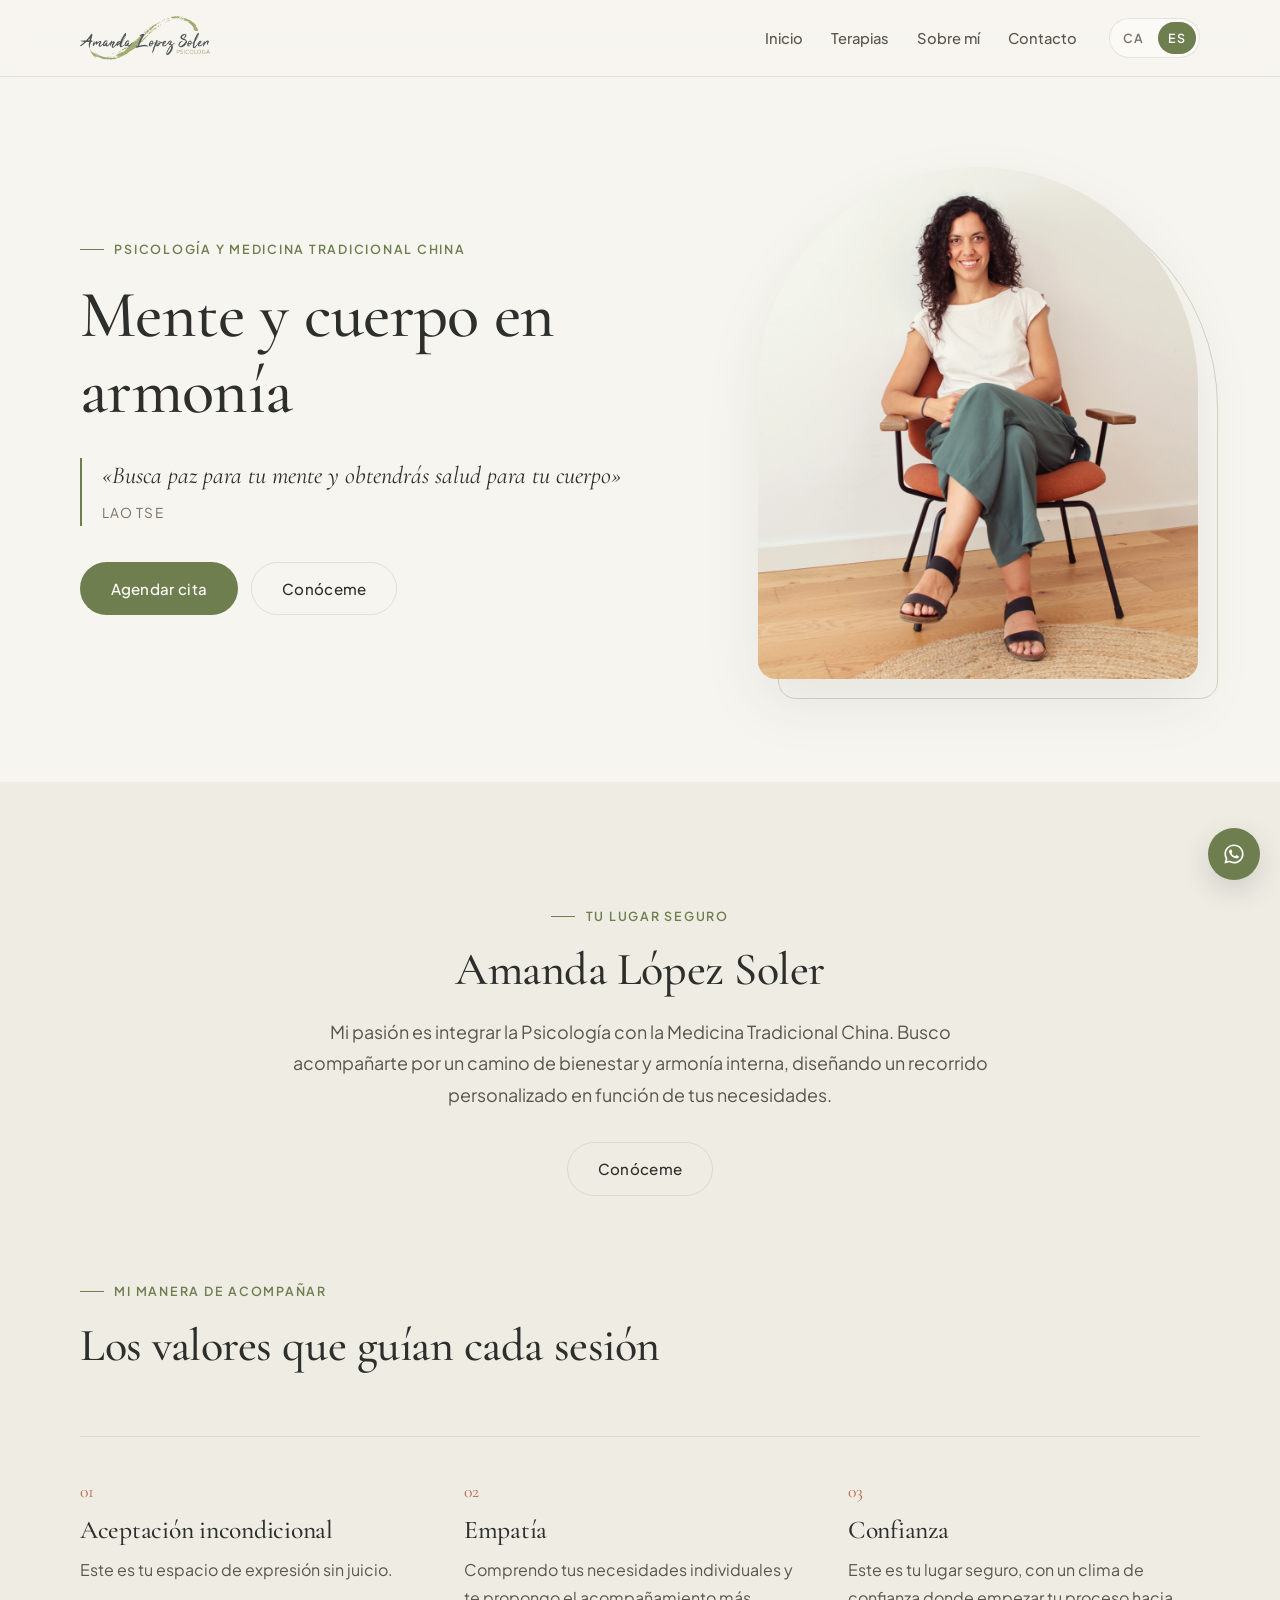
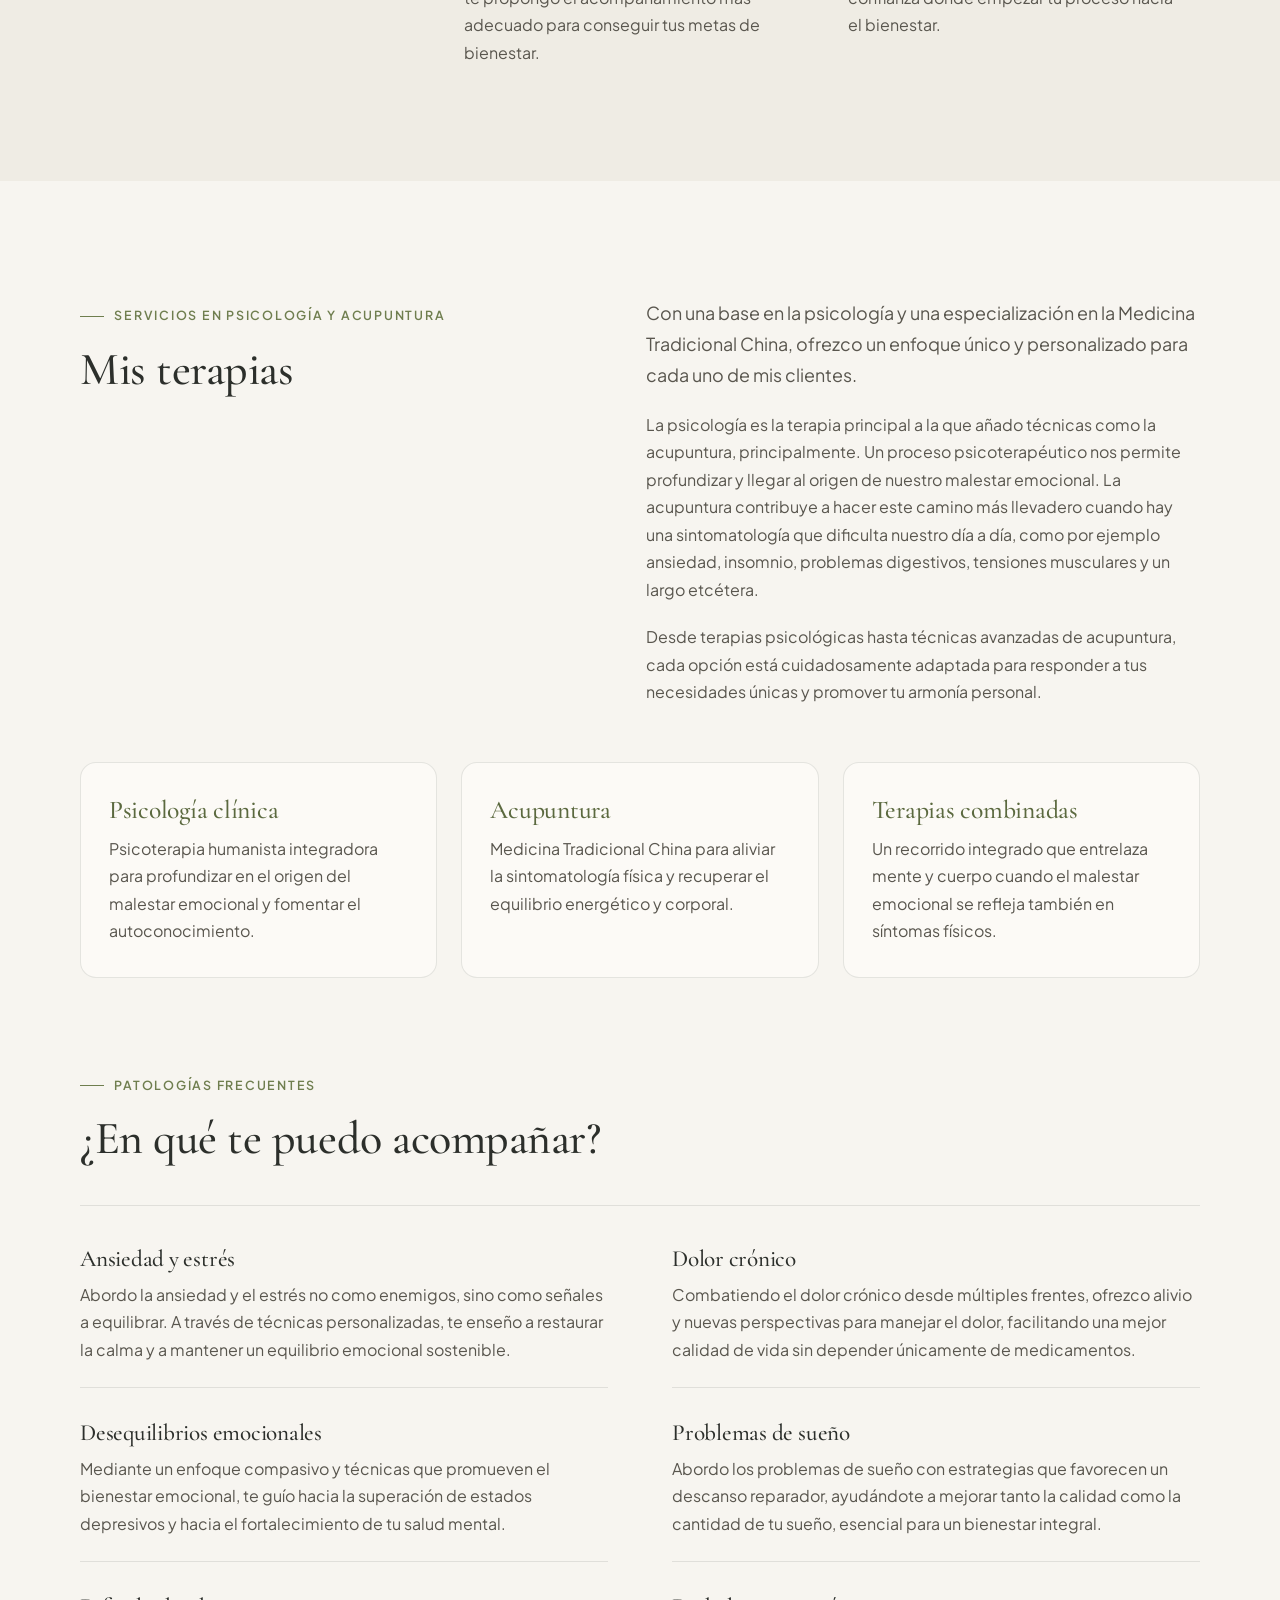
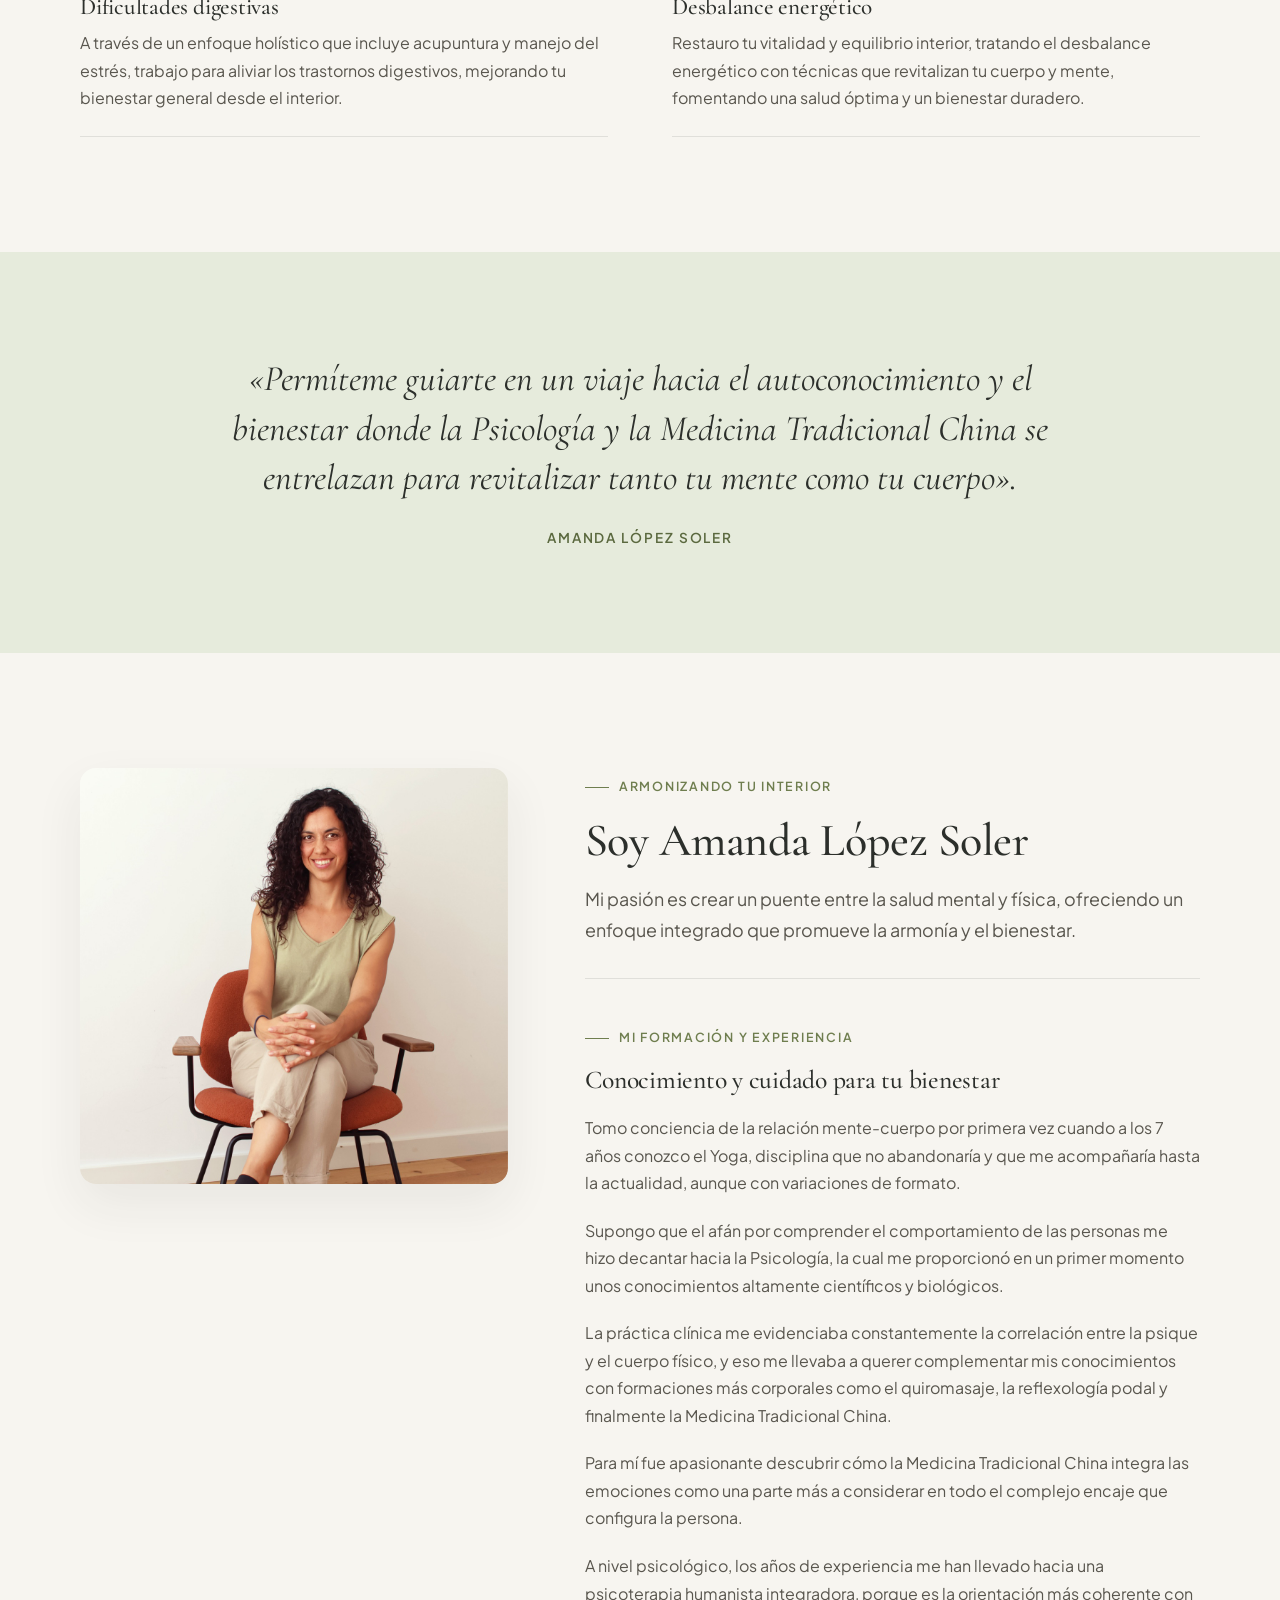
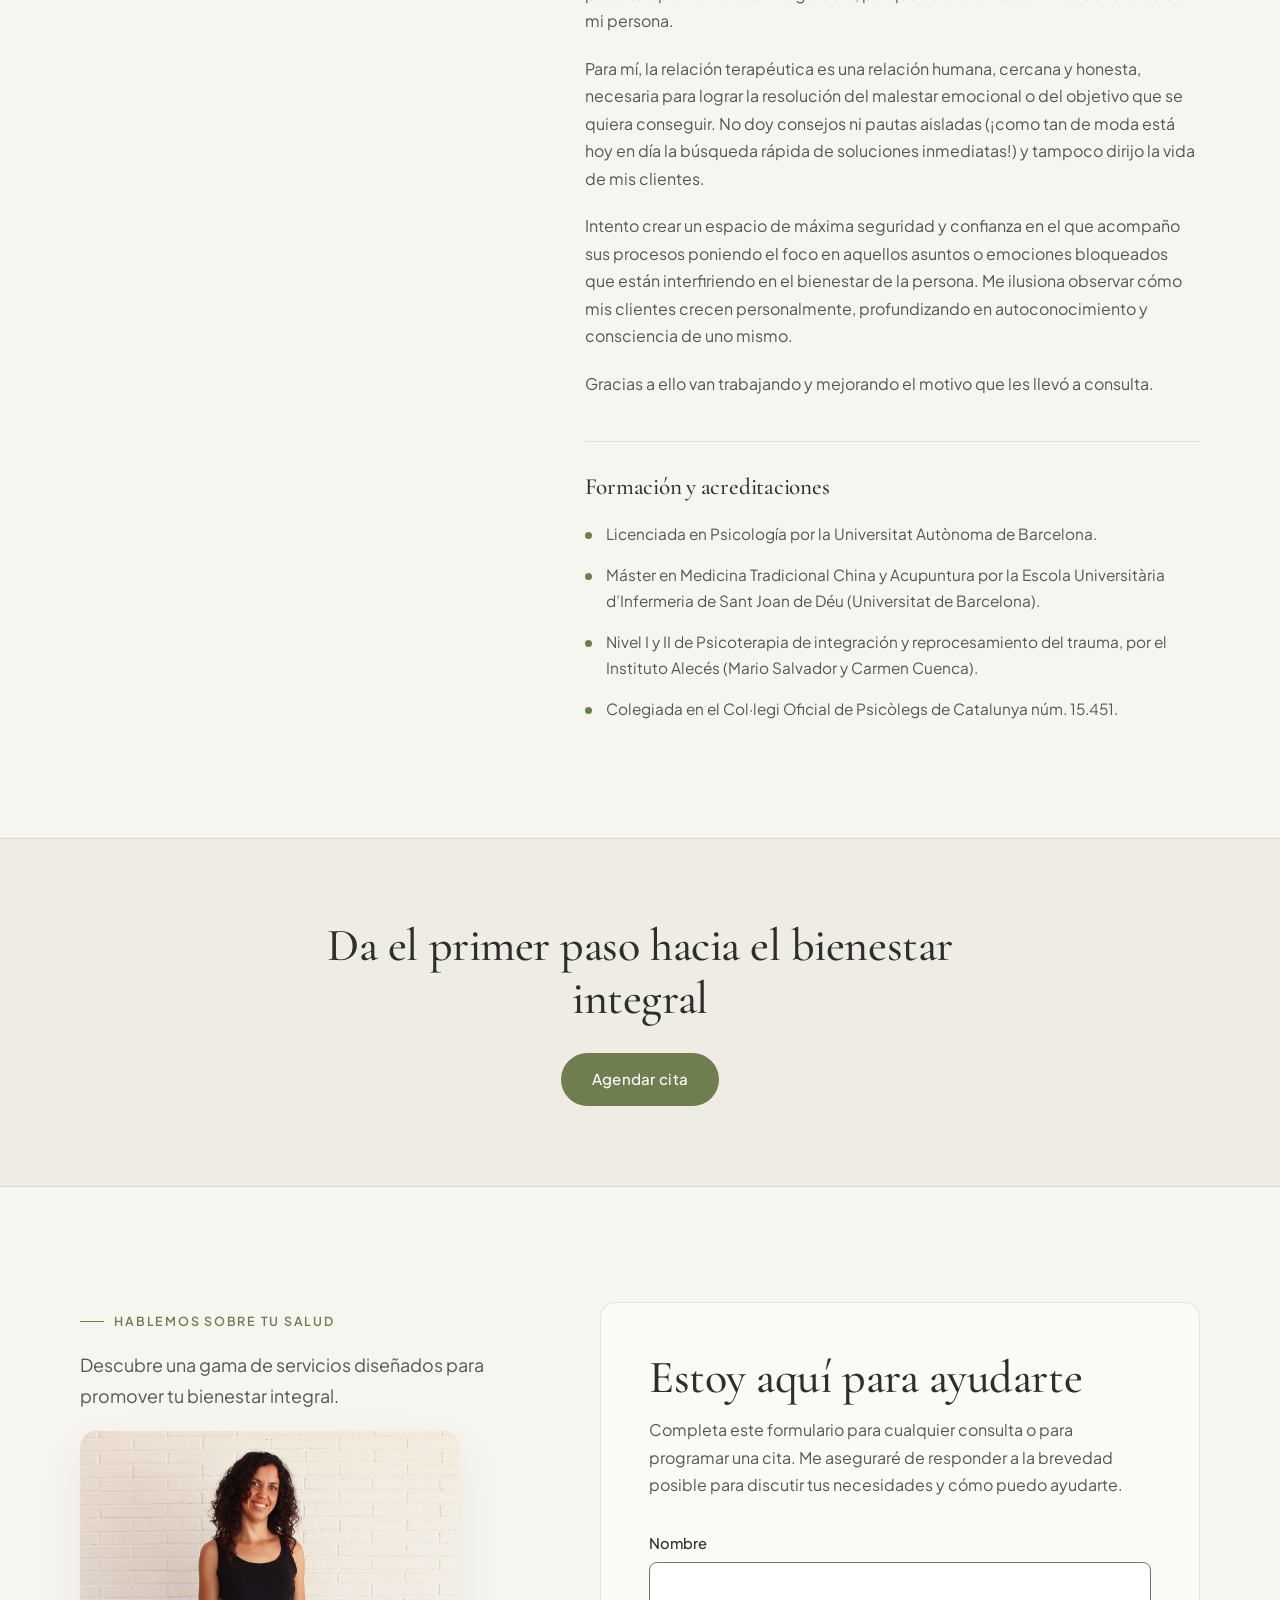
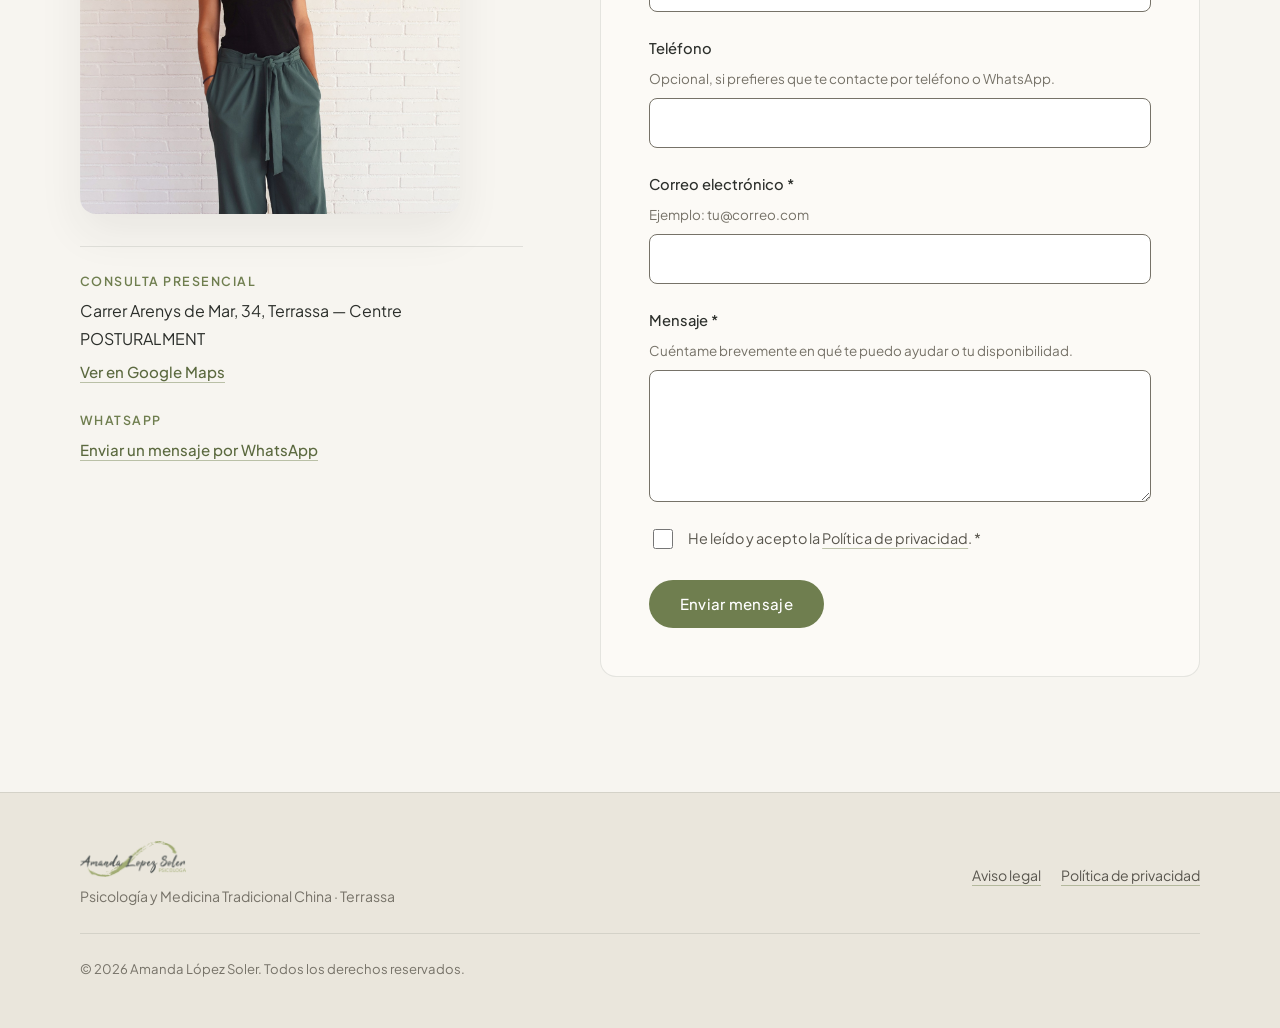
==== index.html @ 7653a328 "Initial bilingual minimalist website and Google Apps Script contact handler" ====
<!DOCTYPE html>
<html lang="es">
<head>
  <meta charset="UTF-8">
  <meta name="viewport" content="width=device-width, initial-scale=1.0">
  <title>Amanda López Soler — Psicología y Medicina Tradicional China</title>
  <meta name="description" content="Psicología humanista integradora y Medicina Tradicional China en Terrassa. Un espacio seguro para armonizar mente y cuerpo.">
  <link rel="icon" type="image/svg+xml" href="./assets/images/favicon.svg">
  <link rel="preconnect" href="https://fonts.googleapis.com">
  <link rel="preconnect" href="https://fonts.gstatic.com" crossorigin>
  <link href="https://fonts.googleapis.com/css2?family=Cormorant+Garamond:ital,wght@0,400;0,500;0,600;1,400;1,500&family=Plus+Jakarta+Sans:wght@400;500;600&display=swap" rel="stylesheet">
  <link rel="stylesheet" href="./css/styles.css">
</head>
<body>
  <a class="skip-link" href="#contenido" data-i18n="skip.content">Ir al contenido principal</a>

  <!-- Header -->
  <header class="site-header">
    <div class="container header-inner">
      <a href="#inicio" class="brand-logo" aria-label="Amanda López Soler">
        <img src="./assets/images/logo.png" alt="Amanda López Soler Psicóloga" width="436" height="148">
      </a>

      <button
        id="menu-toggle"
        class="menu-toggle"
        type="button"
        aria-expanded="false"
        aria-controls="primary-nav"
        data-i18n-aria-label="nav.menuOpen"
        aria-label="Abrir menú de navegación"
      >
        <svg width="20" height="20" viewBox="0 0 24 24" fill="none" stroke="currentColor" stroke-width="1.8" stroke-linecap="round" aria-hidden="true">
          <line x1="4" y1="7" x2="20" y2="7"></line>
          <line x1="4" y1="12" x2="20" y2="12"></line>
          <line x1="4" y1="17" x2="20" y2="17"></line>
        </svg>
      </button>

      <nav id="primary-nav" class="header-nav" aria-label="Navegación principal">
        <ul class="nav-links">
          <li><a href="#inicio" data-i18n="nav.home">Inicio</a></li>
          <li><a href="#terapias" data-i18n="nav.therapies">Terapias</a></li>
          <li><a href="#sobre-mi" data-i18n="nav.about">Sobre mí</a></li>
          <li><a href="#contacto" data-i18n="nav.contact">Contacto</a></li>
        </ul>

        <div class="lang-switch" role="group" data-i18n-aria-label="nav.langLabel" aria-label="Seleccionar idioma">
          <button type="button" data-lang-btn="ca" aria-pressed="false">CA</button>
          <button type="button" data-lang-btn="es" aria-pressed="true" class="is-active">ES</button>
        </div>
      </nav>
    </div>
  </header>

  <main id="contenido">
    <!-- Hero -->
    <section id="inicio" class="hero">
      <div class="container hero-grid">
        <div class="hero-copy">
          <p class="eyebrow" data-i18n="hero.eyebrow">Psicología y Medicina Tradicional China</p>
          <h1 data-i18n="hero.title">Mente y cuerpo en armonía</h1>

          <blockquote class="hero-quote">
            <p data-i18n="hero.quote">«Busca paz para tu mente y obtendrás salud para tu cuerpo»</p>
            <cite data-i18n="hero.quoteAuthor">Lao Tse</cite>
          </blockquote>

          <div class="hero-actions">
            <a href="#contacto" class="btn btn--primary" data-i18n="hero.ctaPrimary">Agendar cita</a>
            <a href="#sobre-mi" class="btn btn--ghost" data-i18n="hero.ctaSecondary">Conóceme</a>
          </div>
        </div>

        <div class="hero-media">
          <img
            src="./assets/images/amanda-hero.jpg"
            alt="Amanda López Soler, psicóloga y especialista en Medicina Tradicional China"
            data-i18n-alt="hero.photoAlt"
            class="hero-photo"
            width="1030"
            height="1200"
            fetchpriority="high"
          >
        </div>
      </div>
    </section>

    <!-- Tu lugar seguro & Valores -->
    <section id="presentacion" class="section section--surface">
      <div class="container">
        <div class="intro-block reveal">
          <p class="eyebrow" data-i18n="intro.eyebrow">Tu lugar seguro</p>
          <h2 data-i18n="intro.title">Amanda López Soler</h2>
          <p class="lead" data-i18n="intro.text">
            Mi pasión es integrar la Psicología con la Medicina Tradicional China. Busco acompañarte por un camino de bienestar y armonía interna, diseñando un recorrido personalizado en función de tus necesidades.
          </p>
          <a href="#sobre-mi" class="btn btn--ghost" data-i18n="intro.cta">Conóceme</a>
        </div>

        <div style="margin-top: clamp(3.5rem, 6vw, 5rem);" class="reveal">
          <div class="section-header">
            <p class="eyebrow" data-i18n="values.eyebrow">Mi manera de acompañar</p>
            <h2 data-i18n="values.title">Los valores que guían cada sesión</h2>
          </div>

          <div class="values-grid">
            <article class="value-item">
              <span class="value-num" aria-hidden="true">01</span>
              <h3 data-i18n="values.v1.title">Aceptación incondicional</h3>
              <p data-i18n="values.v1.text">Este es tu espacio de expresión sin juicio.</p>
            </article>

            <article class="value-item">
              <span class="value-num" aria-hidden="true">02</span>
              <h3 data-i18n="values.v2.title">Empatía</h3>
              <p data-i18n="values.v2.text">
                Comprendo tus necesidades individuales y te propongo el acompañamiento más adecuado para conseguir tus metas de bienestar.
              </p>
            </article>

            <article class="value-item">
              <span class="value-num" aria-hidden="true">03</span>
              <h3 data-i18n="values.v3.title">Confianza</h3>
              <p data-i18n="values.v3.text">
                Este es tu lugar seguro, con un clima de confianza donde empezar tu proceso hacia el bienestar.
              </p>
            </article>
          </div>
        </div>
      </div>
    </section>

    <!-- Terapias y Patologías frecuentes -->
    <section id="terapias" class="section">
      <div class="container">
        <div class="therapies-intro reveal">
          <div>
            <p class="eyebrow" data-i18n="therapies.eyebrow">Servicios en psicología y acupuntura</p>
            <h2 data-i18n="therapies.title">Mis terapias</h2>
          </div>
          <div>
            <p class="lead" data-i18n="therapies.lead">
              Con una base en la psicología y una especialización en la Medicina Tradicional China, ofrezco un enfoque único y personalizado para cada uno de mis clientes.
            </p>
            <p data-i18n="therapies.body">
              La psicología es la terapia principal a la que añado técnicas como la acupuntura, principalmente. Un proceso psicoterapéutico nos permite profundizar y llegar al origen de nuestro malestar emocional. La acupuntura contribuye a hacer este camino más llevadero cuando hay una sintomatología que dificulta nuestro día a día, como por ejemplo ansiedad, insomnio, problemas digestivos, tensiones musculares y un largo etcétera.
            </p>
            <p data-i18n="therapies.sublead">
              Desde terapias psicológicas hasta técnicas avanzadas de acupuntura, cada opción está cuidadosamente adaptada para responder a tus necesidades únicas y promover tu armonía personal.
            </p>
          </div>
        </div>

        <div class="pillars-grid reveal">
          <article class="pillar-card">
            <h3 data-i18n="therapies.p1.title">Psicología clínica</h3>
            <p data-i18n="therapies.p1.text">
              Psicoterapia humanista integradora para profundizar en el origen del malestar emocional y fomentar el autoconocimiento.
            </p>
          </article>

          <article class="pillar-card">
            <h3 data-i18n="therapies.p2.title">Acupuntura</h3>
            <p data-i18n="therapies.p2.text">
              Medicina Tradicional China para aliviar la sintomatología física y recuperar el equilibrio energético y corporal.
            </p>
          </article>

          <article class="pillar-card">
            <h3 data-i18n="therapies.p3.title">Terapias combinadas</h3>
            <p data-i18n="therapies.p3.text">
              Un recorrido integrado que entrelaza mente y cuerpo cuando el malestar emocional se refleja también en síntomas físicos.
            </p>
          </article>
        </div>

        <div class="reveal">
          <div class="conditions-header">
            <p class="eyebrow" data-i18n="conditions.eyebrow">Patologías frecuentes</p>
            <h2 data-i18n="conditions.title">¿En qué te puedo acompañar?</h2>
          </div>

          <div class="conditions-grid">
            <article class="condition-item">
              <h3 data-i18n="conditions.c1.title">Ansiedad y estrés</h3>
              <p data-i18n="conditions.c1.text">
                Abordo la ansiedad y el estrés no como enemigos, sino como señales a equilibrar. A través de técnicas personalizadas, te enseño a restaurar la calma y a mantener un equilibrio emocional sostenible.
              </p>
            </article>

            <article class="condition-item">
              <h3 data-i18n="conditions.c2.title">Dolor crónico</h3>
              <p data-i18n="conditions.c2.text">
                Combatiendo el dolor crónico desde múltiples frentes, ofrezco alivio y nuevas perspectivas para manejar el dolor, facilitando una mejor calidad de vida sin depender únicamente de medicamentos.
              </p>
            </article>

            <article class="condition-item">
              <h3 data-i18n="conditions.c3.title">Desequilibrios emocionales</h3>
              <p data-i18n="conditions.c3.text">
                Mediante un enfoque compasivo y técnicas que promueven el bienestar emocional, te guío hacia la superación de estados depresivos y hacia el fortalecimiento de tu salud mental.
              </p>
            </article>

            <article class="condition-item">
              <h3 data-i18n="conditions.c4.title">Problemas de sueño</h3>
              <p data-i18n="conditions.c4.text">
                Abordo los problemas de sueño con estrategias que favorecen un descanso reparador, ayudándote a mejorar tanto la calidad como la cantidad de tu sueño, esencial para un bienestar integral.
              </p>
            </article>

            <article class="condition-item">
              <h3 data-i18n="conditions.c5.title">Dificultades digestivas</h3>
              <p data-i18n="conditions.c5.text">
                A través de un enfoque holístico que incluye acupuntura y manejo del estrés, trabajo para aliviar los trastornos digestivos, mejorando tu bienestar general desde el interior.
              </p>
            </article>

            <article class="condition-item">
              <h3 data-i18n="conditions.c6.title">Desbalance energético</h3>
              <p data-i18n="conditions.c6.text">
                Restauro tu vitalidad y equilibrio interior, tratando el desbalance energético con técnicas que revitalizan tu cuerpo y mente, fomentando una salud óptima y un bienestar duradero.
              </p>
            </article>
          </div>
        </div>
      </div>
    </section>

    <!-- Cita pausa -->
    <section class="quote-band reveal" aria-label="Cita">
      <div class="container">
        <blockquote>
          <p data-i18n="quote.text">
            «Permíteme guiarte en un viaje hacia el autoconocimiento y el bienestar donde la Psicología y la Medicina Tradicional China se entrelazan para revitalizar tanto tu mente como tu cuerpo».
          </p>
          <cite data-i18n="quote.author">Amanda López Soler</cite>
        </blockquote>
      </div>
    </section>

    <!-- Sobre mí -->
    <section id="sobre-mi" class="section">
      <div class="container about-grid">
        <div class="about-media reveal">
          <img
            src="./assets/images/amanda-about.jpg"
            alt="Retrato de Amanda López Soler sentada en consulta"
            data-i18n-alt="about.photoAlt"
            class="about-photo"
            width="1200"
            height="1168"
            loading="lazy"
          >
        </div>

        <div class="about-story reveal">
          <p class="eyebrow" data-i18n="about.eyebrow">Armonizando tu interior</p>
          <h2 data-i18n="about.title">Soy Amanda López Soler</h2>
          <p class="lead" data-i18n="about.intro">
            Mi pasión es crear un puente entre la salud mental y física, ofreciendo un enfoque integrado que promueve la armonía y el bienestar.
          </p>

          <p class="eyebrow" data-i18n="about.storyEyebrow">Mi formación y experiencia</p>
          <h3 data-i18n="about.storyTitle">Conocimiento y cuidado para tu bienestar</h3>

          <p data-i18n="about.p1">
            Tomo conciencia de la relación mente-cuerpo por primera vez cuando a los 7 años conozco el Yoga, disciplina que no abandonaría y que me acompañaría hasta la actualidad, aunque con variaciones de formato.
          </p>
          <p data-i18n="about.p2">
            Supongo que el afán por comprender el comportamiento de las personas me hizo decantar hacia la Psicología, la cual me proporcionó en un primer momento unos conocimientos altamente científicos y biológicos.
          </p>
          <p data-i18n="about.p3">
            La práctica clínica me evidenciaba constantemente la correlación entre la psique y el cuerpo físico, y eso me llevaba a querer complementar mis conocimientos con formaciones más corporales como el quiromasaje, la reflexología podal y finalmente la Medicina Tradicional China.
          </p>
          <p data-i18n="about.p4">
            Para mí fue apasionante descubrir cómo la Medicina Tradicional China integra las emociones como una parte más a considerar en todo el complejo encaje que configura la persona.
          </p>
          <p data-i18n="about.p5">
            A nivel psicológico, los años de experiencia me han llevado hacia una psicoterapia humanista integradora, porque es la orientación más coherente con mi persona.
          </p>
          <p data-i18n="about.p6">
            Para mí, la relación terapéutica es una relación humana, cercana y honesta, necesaria para lograr la resolución del malestar emocional o del objetivo que se quiera conseguir. No doy consejos ni pautas aisladas (¡como tan de moda está hoy en día la búsqueda rápida de soluciones inmediatas!) y tampoco dirijo la vida de mis clientes.
          </p>
          <p data-i18n="about.p7">
            Intento crear un espacio de máxima seguridad y confianza en el que acompaño sus procesos poniendo el foco en aquellos asuntos o emociones bloqueados que están interfiriendo en el bienestar de la persona. Me ilusiona observar cómo mis clientes crecen personalmente, profundizando en autoconocimiento y consciencia de uno mismo.
          </p>
          <p data-i18n="about.p8">
            Gracias a ello van trabajando y mejorando el motivo que les llevó a consulta.
          </p>

          <div class="credentials">
            <h3 data-i18n="about.credentialsTitle">Formación y acreditaciones</h3>
            <ul class="credentials-list">
              <li data-i18n="about.cred1">Licenciada en Psicología por la Universitat Autònoma de Barcelona.</li>
              <li data-i18n="about.cred2">Máster en Medicina Tradicional China y Acupuntura por la Escola Universitària d’Infermeria de Sant Joan de Déu (Universitat de Barcelona).</li>
              <li data-i18n="about.cred3">Nivel I y II de Psicoterapia de integración y reprocesamiento del trauma, por el Instituto Alecés (Mario Salvador y Carmen Cuenca).</li>
              <li data-i18n="about.cred4">Colegiada en el Col·legi Oficial de Psicòlegs de Catalunya núm. 15.451.</li>
            </ul>
          </div>
        </div>
      </div>
    </section>

    <!-- CTA Band -->
    <section class="cta-band reveal">
      <div class="container">
        <h2 data-i18n="cta.title">Da el primer paso hacia el bienestar integral</h2>
        <a href="#contacto" class="btn btn--primary" data-i18n="cta.button">Agendar cita</a>
      </div>
    </section>

    <!-- Contacto -->
    <section id="contacto" class="section">
      <div class="container contact-grid">
        <div class="reveal">
          <p class="eyebrow" data-i18n="contact.eyebrow">Hablemos sobre tu salud</p>
          <p class="lead" data-i18n="contact.intro">
            Descubre una gama de servicios diseñados para promover tu bienestar integral.
          </p>

          <img
            src="./assets/images/amanda-contact.jpg"
            alt="Amanda López Soler en su consulta"
            data-i18n-alt="contact.photoAlt"
            class="contact-photo"
            width="1191"
            height="1200"
            loading="lazy"
          >

          <div class="contact-details">
            <div>
              <span class="contact-detail-label" data-i18n="contact.locationLabel">Consulta presencial</span>
              <p class="contact-detail-value" data-i18n="contact.locationAddress">
                Carrer Arenys de Mar, 34, Terrassa — Centre POSTURALMENT
              </p>
              <a
                href="https://maps.app.goo.gl/3mrcAE2L84cFVJdR6"
                target="_blank"
                rel="noopener noreferrer"
                class="contact-link"
                data-i18n="contact.locationLink"
              >Ver en Google Maps</a>
            </div>

            <div>
              <span class="contact-detail-label" data-i18n="contact.whatsappLabel">WhatsApp</span>
              <a
                href="https://wa.me/34640287010"
                data-whatsapp-link
                target="_blank"
                rel="noopener noreferrer"
                class="contact-link"
                data-i18n="contact.whatsappLink"
              >Enviar un mensaje por WhatsApp</a>
            </div>
          </div>
        </div>

        <div class="contact-form-wrap reveal">
          <h2 id="contact-form-heading" data-i18n="contact.title">Estoy aquí para ayudarte</h2>
          <p data-i18n="contact.formIntro">
            Completa este formulario para cualquier consulta o para programar una cita. Me aseguraré de responder a la brevedad posible para discutir tus necesidades y cómo puedo ayudarte.
          </p>

          <form
            id="contact-form"
            method="POST"
            action="#"
            aria-labelledby="contact-form-heading"
            novalidate
          >
            <!-- Honeypot spam trap hidden from assistive tech -->
            <div class="hp-field" aria-hidden="true">
              <label for="website">Website</label>
              <input type="text" id="website" name="website" tabindex="-1" autocomplete="off">
            </div>

            <div class="form-field">
              <label for="name" data-i18n="form.name">Nombre</label>
              <input
                type="text"
                id="name"
                name="name"
                autocomplete="name"
                enterkeyhint="next"
                maxlength="120"
              >
            </div>

            <div class="form-field">
              <label for="phone" data-i18n="form.phone">Teléfono</label>
              <span id="phone-hint" class="field-hint" data-i18n="form.phoneHint">
                Opcional, si prefieres que te contacte por teléfono o WhatsApp.
              </span>
              <input
                type="tel"
                id="phone"
                name="phone"
                autocomplete="tel"
                inputmode="tel"
                enterkeyhint="next"
                aria-describedby="phone-hint"
                maxlength="30"
              >
            </div>

            <div class="form-field">
              <label for="email">
                <span data-i18n="form.email">Correo electrónico</span>
                <span aria-hidden="true">*</span>
              </label>
              <span id="email-hint" class="field-hint" data-i18n="form.emailHint">
                Ejemplo: tu@correo.com
              </span>
              <input
                type="email"
                id="email"
                name="email"
                required
                autocomplete="email"
                autocorrect="off"
                autocapitalize="none"
                spellcheck="false"
                enterkeyhint="next"
                aria-describedby="email-hint"
                data-error="email-error"
              >
              <div id="email-error" class="error-msg">
                <span role="img" data-i18n-aria-label="form.errorPrefix" aria-label="Error">✕</span>
                <span data-i18n="form.emailError">Introduce una dirección de correo electrónico válida (por ejemplo, tu@correo.com).</span>
              </div>
            </div>

            <div class="form-field">
              <label for="message">
                <span data-i18n="form.message">Mensaje</span>
                <span aria-hidden="true">*</span>
              </label>
              <span id="message-hint" class="field-hint" data-i18n="form.messageHint">
                Cuéntame brevemente en qué te puedo ayudar o tu disponibilidad.
              </span>
              <textarea
                id="message"
                name="message"
                required
                rows="4"
                aria-describedby="message-hint"
                data-error="message-error"
                maxlength="2000"
              ></textarea>
              <div id="message-error" class="error-msg">
                <span role="img" data-i18n-aria-label="form.errorPrefix" aria-label="Error">✕</span>
                <span data-i18n="form.messageError">Por favor, escribe un breve mensaje antes de enviar.</span>
              </div>
            </div>

            <div class="form-checkbox">
              <div class="checkbox-row">
                <input
                  type="checkbox"
                  id="privacy"
                  name="privacy"
                  required
                  data-error="privacy-error"
                >
                <label for="privacy">
                  <span data-i18n="form.privacyPrefix">He leído y acepto la</span>
                  <a href="./privacidad.html" data-i18n="form.privacyLink">Política de privacidad</a>.
                  <span aria-hidden="true">*</span>
                </label>
              </div>
              <div id="privacy-error" class="error-msg">
                <span role="img" data-i18n-aria-label="form.errorPrefix" aria-label="Error">✕</span>
                <span data-i18n="form.privacyError">Debes aceptar la política de privacidad para enviar el formulario.</span>
              </div>
            </div>

            <button id="form-submit" type="submit" class="btn btn--primary" data-i18n="form.submit">
              Enviar mensaje
            </button>

            <div id="form-status" class="form-status" role="status" aria-live="polite" hidden></div>
          </form>
        </div>
      </div>
    </section>
  </main>

  <!-- Footer -->
  <footer class="site-footer">
    <div class="container footer-inner">
      <div class="footer-brand">
        <img src="./assets/images/logo.png" alt="Amanda López Soler Psicóloga" width="436" height="148" loading="lazy">
        <p data-i18n="footer.tagline">Psicología y Medicina Tradicional China · Terrassa</p>
      </div>

      <nav class="footer-links" aria-label="Legal">
        <a href="./aviso-legal.html" data-i18n="footer.legal">Aviso legal</a>
        <a href="./privacidad.html" data-i18n="footer.privacy">Política de privacidad</a>
      </nav>

      <p class="footer-copy">
        © <span id="copyright-year">2026</span> Amanda López Soler.
        <span data-i18n="footer.rights">Todos los derechos reservados.</span>
      </p>
    </div>
  </footer>

  <!-- Discreet Floating WhatsApp Button -->
  <a
    href="https://wa.me/34640287010"
    data-whatsapp-link
    target="_blank"
    rel="noopener noreferrer"
    class="whatsapp-fab"
    data-i18n-aria-label="whatsapp.floatingLabel"
    aria-label="Escribir por WhatsApp a Amanda López Soler"
  >
    <svg viewBox="0 0 32 32" aria-hidden="true">
      <path d="M16.004 3.2c-7.06 0-12.8 5.74-12.8 12.8 0 2.26.59 4.46 1.71 6.4L3.2 28.8l6.58-1.72c1.88 1.02 4 1.56 6.22 1.56 7.06 0 12.8-5.74 12.8-12.8s-5.74-12.64-12.8-12.64zm0 23.26c-1.92 0-3.8-.52-5.44-1.5l-.39-.23-3.9 1.02 1.04-3.8-.25-.4a10.56 10.56 0 0 1-1.62-5.65c0-5.84 4.74-10.58 10.58-10.58 5.84 0 10.58 4.74 10.58 10.58 0 5.84-4.76 10.56-10.6 10.56zm5.8-7.92c-.32-.16-1.88-.93-2.17-1.03-.29-.11-.5-.16-.72.16-.21.32-.82 1.03-1.01 1.24-.19.21-.37.24-.69.08-.32-.16-1.35-.5-2.57-1.58-.95-.85-1.59-1.89-1.78-2.21-.19-.32-.02-.49.14-.65.14-.14.32-.37.48-.56.16-.19.21-.32.32-.53.11-.21.05-.4-.03-.56-.08-.16-.72-1.73-.98-2.37-.26-.62-.52-.54-.72-.55h-.61c-.21 0-.56.08-.85.4-.29.32-1.12 1.09-1.12 2.66 0 1.57 1.14 3.09 1.3 3.3.16.21 2.25 3.43 5.45 4.81.76.33 1.35.52 1.82.67.76.24 1.46.21 2.01.13.61-.09 1.88-.77 2.15-1.51.27-.74.27-1.38.19-1.51-.08-.13-.29-.21-.61-.37z"/>
    </svg>
  </a>

  <script src="./js/config.js"></script>
  <script src="./js/i18n.js"></script>
  <script src="./js/main.js"></script>
</body>
</html>
---- css/styles.css ----
/* ==========================================================================
   Amanda López Soler — Design System & Yoga-Flow Minimalist Stylesheet
   ========================================================================== */

:root {
  /* Palette drawn from Amanda's portraits & olive-brushstroke logo */
  --bg-canvas: #f7f5f0;
  --bg-surface: #efece4;
  --bg-card: #fcfaf6;
  --bg-footer: #eae6dc;

  --ink-primary: #2c2f2b;
  --ink-secondary: #59564e;
  --ink-muted: #767268;

  --accent-sage: #6f7e4f;
  --accent-sage-hover: #5b693f;
  --accent-sage-soft: #e6ebdc;
  --accent-clay: #b5684a;
  --accent-clay-soft: #f5ebe6;

  --error-ink: #a63a2b;
  --error-bg: #fdf2f0;
  --success-ink: #3c5d37;
  --success-bg: #eef5ec;

  --border-hairline: rgba(44, 47, 43, 0.11);
  --border-input: #767268;

  /* Typography */
  --font-serif: "Cormorant Garamond", Georgia, "Times New Roman", serif;
  --font-sans: "Plus Jakarta Sans", -apple-system, BlinkMacSystemFont, "Segoe UI", Roboto, sans-serif;

  /* Layout */
  --container-max: 1120px;
  --container-narrow: 760px;
  --space-section: clamp(4.5rem, 9vw, 8rem);
  --radius-sm: 8px;
  --radius-md: 16px;
  --radius-pill: 999px;

  /* Motion */
  --ease-calm: cubic-bezier(0.22, 1, 0.36, 1);
}

/* Reset & Base */
*,
*::before,
*::after {
  box-sizing: border-box;
}

html {
  scroll-behavior: smooth;
  scroll-padding-top: 5.5rem;
}

@media (prefers-reduced-motion: reduce) {
  html {
    scroll-behavior: auto;
  }
}

body {
  margin: 0;
  font-family: var(--font-sans);
  font-size: 1rem;
  font-weight: 400;
  line-height: 1.72;
  color: var(--ink-primary);
  background-color: var(--bg-canvas);
  -webkit-font-smoothing: antialiased;
  text-rendering: optimizeLegibility;
}

img {
  display: block;
  max-width: 100%;
  height: auto;
}

a {
  color: inherit;
  text-decoration-color: rgba(111, 126, 79, 0.45);
  text-underline-offset: 4px;
  transition: color 0.25s var(--ease-calm), text-decoration-color 0.25s var(--ease-calm);
}

a:hover {
  color: var(--accent-sage-hover);
  text-decoration-color: var(--accent-sage-hover);
}

:focus-visible {
  outline: 2.5px solid var(--accent-sage);
  outline-offset: 3px;
  border-radius: 3px;
}

/* Accessibility utilities */
.visually-hidden:where(:not(:focus-within, :active)) {
  position: absolute !important;
  clip-path: inset(50%) !important;
  overflow: hidden !important;
  width: 1px !important;
  height: 1px !important;
  margin: -1px !important;
  padding: 0 !important;
  border: 0 !important;
  white-space: nowrap !important;
}

.skip-link {
  position: absolute;
  top: -100%;
  left: 1rem;
  z-index: 1000;
  padding: 0.75rem 1.25rem;
  background: var(--ink-primary);
  color: var(--bg-canvas);
  border-radius: var(--radius-sm);
  text-decoration: none;
  font-size: 0.9rem;
}

.skip-link:focus {
  top: 1rem;
}

/* Containers & Typography */
.container {
  width: min(100% - 2.5rem, var(--container-max));
  margin-inline: auto;
}

.container--narrow {
  width: min(100% - 2.5rem, var(--container-narrow));
  margin-inline: auto;
}

h1,
h2,
h3 {
  font-family: var(--font-serif);
  font-weight: 500;
  line-height: 1.15;
  letter-spacing: -0.01em;
  color: var(--ink-primary);
  margin: 0;
}

h1 {
  font-size: clamp(2.6rem, 5.2vw, 4.25rem);
}

h2 {
  font-size: clamp(2rem, 3.6vw, 3rem);
}

h3 {
  font-size: clamp(1.35rem, 2vw, 1.65rem);
}

p {
  margin: 0 0 1.25rem;
  color: var(--ink-secondary);
}

p:last-child {
  margin-bottom: 0;
}

.eyebrow {
  display: inline-flex;
  align-items: center;
  gap: 0.65rem;
  font-family: var(--font-sans);
  font-size: 0.78rem;
  font-weight: 600;
  letter-spacing: 0.14em;
  text-transform: uppercase;
  color: var(--accent-sage);
  margin-bottom: 1rem;
}

.eyebrow::before {
  content: "";
  display: inline-block;
  width: 24px;
  height: 1px;
  background-color: var(--accent-sage);
}

.lead {
  font-size: clamp(1.05rem, 1.4vw, 1.2rem);
  line-height: 1.75;
  color: var(--ink-secondary);
}

/* Buttons */
.btn {
  display: inline-flex;
  align-items: center;
  justify-content: center;
  gap: 0.5rem;
  min-height: 48px;
  padding: 0.8rem 1.85rem;
  border-radius: var(--radius-pill);
  font-family: var(--font-sans);
  font-size: 0.94rem;
  font-weight: 500;
  letter-spacing: 0.02em;
  text-decoration: none;
  border: 1px solid transparent;
  cursor: pointer;
  transition:
    background-color 0.28s var(--ease-calm),
    color 0.28s var(--ease-calm),
    border-color 0.28s var(--ease-calm),
    transform 0.28s var(--ease-calm);
}

.btn--primary {
  background-color: var(--accent-sage);
  color: #ffffff;
}

.btn--primary:hover {
  background-color: var(--accent-sage-hover);
  color: #ffffff;
  transform: translateY(-1px);
}

.btn--primary:disabled {
  opacity: 0.65;
  cursor: wait;
  transform: none;
}

.btn--ghost {
  background-color: transparent;
  color: var(--ink-primary);
  border-color: var(--border-hairline);
}

.btn--ghost:hover {
  border-color: var(--accent-sage);
  color: var(--accent-sage-hover);
  background-color: rgba(111, 126, 79, 0.06);
}

/* ==========================================================================
   Header & Navigation
   ========================================================================== */
.site-header {
  position: sticky;
  top: 0;
  z-index: 100;
  background-color: rgba(247, 245, 240, 0.88);
  backdrop-filter: blur(12px);
  -webkit-backdrop-filter: blur(12px);
  border-bottom: 1px solid var(--border-hairline);
}

.header-inner {
  display: flex;
  align-items: center;
  justify-content: space-between;
  gap: 1.5rem;
  min-height: 4.75rem;
}

.brand-logo {
  display: inline-flex;
  align-items: center;
  text-decoration: none;
  flex-shrink: 0;
}

.brand-logo img {
  height: 44px;
  width: auto;
}

.header-nav {
  display: flex;
  align-items: center;
  gap: 2rem;
}

.nav-links {
  display: flex;
  align-items: center;
  gap: 1.75rem;
  list-style: none;
  margin: 0;
  padding: 0;
}

.nav-links a {
  font-size: 0.92rem;
  font-weight: 500;
  color: var(--ink-secondary);
  text-decoration: none;
  padding-block: 0.4rem;
  position: relative;
}

.nav-links a::after {
  content: "";
  position: absolute;
  left: 0;
  right: 0;
  bottom: 0;
  height: 1.5px;
  background-color: var(--accent-sage);
  transform: scaleX(0);
  transform-origin: center;
  transition: transform 0.28s var(--ease-calm);
}

.nav-links a:hover,
.nav-links a:focus-visible {
  color: var(--ink-primary);
}

.nav-links a:hover::after {
  transform: scaleX(1);
}

/* Language Switcher */
.lang-switch {
  display: inline-flex;
  align-items: center;
  gap: 0.2rem;
  padding: 0.2rem;
  border-radius: var(--radius-pill);
  border: 1px solid var(--border-hairline);
  background-color: var(--bg-card);
}

.lang-switch button {
  appearance: none;
  border: 0;
  background: transparent;
  color: var(--ink-muted);
  font-family: var(--font-sans);
  font-size: 0.78rem;
  font-weight: 600;
  letter-spacing: 0.06em;
  padding: 0.35rem 0.65rem;
  border-radius: var(--radius-pill);
  cursor: pointer;
  min-height: 32px;
  transition: background-color 0.2s var(--ease-calm), color 0.2s var(--ease-calm);
}

.lang-switch button.is-active {
  background-color: var(--accent-sage);
  color: #ffffff;
}

.lang-switch button:hover:not(.is-active) {
  color: var(--ink-primary);
}

/* Mobile Menu Toggle */
.menu-toggle {
  display: none;
  appearance: none;
  border: 1px solid var(--border-hairline);
  background: var(--bg-card);
  color: var(--ink-primary);
  width: 44px;
  height: 44px;
  border-radius: 50%;
  align-items: center;
  justify-content: center;
  cursor: pointer;
}

@media (max-width: 820px) {
  .menu-toggle {
    display: inline-flex;
  }

  .header-nav {
    position: fixed;
    inset: 4.75rem 0 auto 0;
    background-color: var(--bg-canvas);
    border-bottom: 1px solid var(--border-hairline);
    flex-direction: column;
    align-items: stretch;
    gap: 1.25rem;
    padding: 1.75rem 1.5rem 2rem;
    transform: translateY(-12px);
    opacity: 0;
    pointer-events: none;
    transition: opacity 0.25s var(--ease-calm), transform 0.25s var(--ease-calm);
  }

  .header-nav.is-open {
    transform: translateY(0);
    opacity: 1;
    pointer-events: auto;
  }

  .nav-links {
    flex-direction: column;
    align-items: flex-start;
    gap: 0.75rem;
  }

  .nav-links a {
    font-size: 1.1rem;
    padding-block: 0.5rem;
    width: 100%;
  }

  .lang-switch {
    align-self: flex-start;
  }
}

/* ==========================================================================
   Hero Section
   ========================================================================== */
.hero {
  padding-block: clamp(3rem, 7vw, 6rem) clamp(4rem, 8vw, 6.5rem);
}

.hero-grid {
  display: grid;
  grid-template-columns: minmax(0, 1.15fr) minmax(0, 0.85fr);
  gap: clamp(2.5rem, 6vw, 5rem);
  align-items: center;
}

.hero-copy {
  max-width: 560px;
}

.hero-quote {
  margin: 1.75rem 0 2.25rem;
  padding-inline-start: 1.25rem;
  border-inline-start: 2px solid var(--accent-sage);
}

.hero-quote p {
  font-family: var(--font-serif);
  font-style: italic;
  font-size: clamp(1.25rem, 1.9vw, 1.55rem);
  line-height: 1.45;
  color: var(--ink-primary);
  margin-bottom: 0.35rem;
}

.hero-quote cite {
  font-family: var(--font-sans);
  font-style: normal;
  font-size: 0.85rem;
  letter-spacing: 0.08em;
  text-transform: uppercase;
  color: var(--ink-muted);
}

.hero-actions {
  display: flex;
  flex-wrap: wrap;
  gap: 0.85rem;
}

.hero-media {
  position: relative;
  justify-self: center;
  width: min(100%, 440px);
}

.hero-media::before {
  content: "";
  position: absolute;
  inset: 1.25rem -1.25rem -1.25rem 1.25rem;
  border: 1px solid rgba(111, 126, 79, 0.28);
  border-radius: 220px 220px 18px 18px;
  pointer-events: none;
}

.hero-photo {
  position: relative;
  width: 100%;
  aspect-ratio: 1030 / 1200;
  object-fit: cover;
  border-radius: 220px 220px 18px 18px;
  box-shadow: 0 24px 60px rgba(44, 47, 43, 0.08);
}

@media (max-width: 860px) {
  .hero-grid {
    grid-template-columns: 1fr;
  }

  .hero-media {
    max-width: 360px;
    margin-inline: auto;
  }

  .hero-media::before {
    inset: 0.75rem -0.75rem -0.75rem 0.75rem;
  }
}

/* ==========================================================================
   Sections & Surfaces
   ========================================================================== */
.section {
  padding-block: var(--space-section);
}

.section--surface {
  background-color: var(--bg-surface);
}

.section-header {
  max-width: 680px;
  margin-bottom: clamp(2.5rem, 5vw, 4rem);
}

.section-header--center {
  margin-inline: auto;
  text-align: center;
}

.section-header--center .eyebrow::before {
  display: none;
}

/* Intro / Safe Space */
.intro-block {
  text-align: center;
  max-width: 720px;
  margin-inline: auto;
}

.intro-block h2 {
  margin-bottom: 1.25rem;
}

.intro-block .lead {
  margin-bottom: 2rem;
}

/* Values Grid (3 calm editorial columns) */
.values-grid {
  display: grid;
  grid-template-columns: repeat(3, minmax(0, 1fr));
  gap: 2rem;
  border-top: 1px solid var(--border-hairline);
  padding-top: 2.5rem;
}

.value-item {
  padding-inline-end: 1rem;
}

.value-num {
  display: block;
  font-family: var(--font-serif);
  font-size: 1.1rem;
  color: var(--accent-clay);
  margin-bottom: 0.5rem;
}

.value-item h3 {
  margin-bottom: 0.75rem;
}

@media (max-width: 768px) {
  .values-grid {
    grid-template-columns: 1fr;
    gap: 2.25rem;
  }
}

/* Therapies & Conditions */
.therapies-intro {
  display: grid;
  grid-template-columns: minmax(0, 0.95fr) minmax(0, 1.05fr);
  gap: clamp(2rem, 5vw, 4rem);
  align-items: start;
  margin-bottom: 3.5rem;
}

.pillars-grid {
  display: grid;
  grid-template-columns: repeat(3, minmax(0, 1fr));
  gap: 1.5rem;
  margin-bottom: clamp(3.5rem, 7vw, 5.5rem);
}

.pillar-card {
  background-color: var(--bg-card);
  border: 1px solid var(--border-hairline);
  border-radius: var(--radius-md);
  padding: 2rem 1.75rem;
}

.pillar-card h3 {
  margin-bottom: 0.65rem;
  color: var(--accent-sage-hover);
}

.conditions-header {
  max-width: 620px;
  margin-bottom: 2.5rem;
}

.conditions-grid {
  display: grid;
  grid-template-columns: repeat(2, minmax(0, 1fr));
  gap: 2rem clamp(2rem, 5vw, 4rem);
  border-top: 1px solid var(--border-hairline);
  padding-top: 2.5rem;
}

.condition-item {
  padding-bottom: 1.5rem;
  border-bottom: 1px solid var(--border-hairline);
}

.condition-item h3 {
  margin-bottom: 0.5rem;
  font-size: 1.45rem;
}

@media (max-width: 820px) {
  .therapies-intro,
  .pillars-grid,
  .conditions-grid {
    grid-template-columns: 1fr;
  }
}

/* Quote Band */
.quote-band {
  padding-block: clamp(4rem, 8vw, 6.5rem);
  background-color: var(--accent-sage-soft);
  text-align: center;
}

.quote-band blockquote {
  margin: 0 auto;
  max-width: 820px;
}

.quote-band blockquote p {
  font-family: var(--font-serif);
  font-style: italic;
  font-size: clamp(1.5rem, 2.8vw, 2.25rem);
  line-height: 1.38;
  color: var(--ink-primary);
  margin-bottom: 1.25rem;
}

.quote-band cite {
  font-style: normal;
  font-size: 0.85rem;
  font-weight: 600;
  letter-spacing: 0.14em;
  text-transform: uppercase;
  color: var(--accent-sage-hover);
}

/* About Section */
.about-grid {
  display: grid;
  grid-template-columns: minmax(0, 0.82fr) minmax(0, 1.18fr);
  gap: clamp(2.5rem, 6vw, 5rem);
  align-items: start;
}

.about-media {
  position: sticky;
  top: 6.5rem;
}

.about-photo {
  width: 100%;
  aspect-ratio: 1200 / 1168;
  object-fit: cover;
  border-radius: var(--radius-md);
  box-shadow: 0 20px 50px rgba(44, 47, 43, 0.07);
}

.about-story {
  max-width: 62ch;
}

.about-story h2 {
  margin-bottom: 1rem;
}

.about-story .lead {
  margin-bottom: 2.5rem;
  padding-bottom: 2rem;
  border-bottom: 1px solid var(--border-hairline);
}

.about-story h3 {
  margin-bottom: 1.25rem;
}

.credentials {
  margin-top: 2.75rem;
  padding-top: 2rem;
  border-top: 1px solid var(--border-hairline);
}

.credentials h3 {
  font-size: 1.45rem;
  margin-bottom: 1.25rem;
}

.credentials-list {
  list-style: none;
  margin: 0;
  padding: 0;
  display: grid;
  gap: 0.9rem;
}

.credentials-list li {
  position: relative;
  padding-inline-start: 1.35rem;
  color: var(--ink-secondary);
  font-size: 0.96rem;
}

.credentials-list li::before {
  content: "";
  position: absolute;
  inset-inline-start: 0;
  top: 0.68rem;
  width: 7px;
  height: 7px;
  border-radius: 50%;
  background-color: var(--accent-sage);
}

@media (max-width: 860px) {
  .about-grid {
    grid-template-columns: 1fr;
  }

  .about-media {
    position: static;
    max-width: 440px;
  }
}

/* CTA Band */
.cta-band {
  padding-block: clamp(3.5rem, 6.5vw, 5rem);
  background-color: var(--bg-surface);
  border-top: 1px solid var(--border-hairline);
  border-bottom: 1px solid var(--border-hairline);
  text-align: center;
}

.cta-band h2 {
  max-width: 640px;
  margin: 0 auto 1.75rem;
}

/* ==========================================================================
   Contact Section & Accessible Form
   ========================================================================== */
.contact-grid {
  display: grid;
  grid-template-columns: minmax(0, 0.85fr) minmax(0, 1.15fr);
  gap: clamp(2.5rem, 6vw, 5rem);
  align-items: start;
}

.contact-photo {
  width: 100%;
  max-width: 380px;
  aspect-ratio: 1191 / 1200;
  object-fit: cover;
  border-radius: var(--radius-md);
  margin-bottom: 2rem;
  box-shadow: 0 18px 45px rgba(44, 47, 43, 0.07);
}

.contact-details {
  display: grid;
  gap: 1.5rem;
  padding-top: 1.5rem;
  border-top: 1px solid var(--border-hairline);
}

.contact-detail-label {
  display: block;
  font-size: 0.78rem;
  font-weight: 600;
  letter-spacing: 0.12em;
  text-transform: uppercase;
  color: var(--accent-sage);
  margin-bottom: 0.3rem;
}

.contact-detail-value {
  color: var(--ink-primary);
  margin-bottom: 0.35rem;
}

.contact-link {
  display: inline-flex;
  align-items: center;
  gap: 0.45rem;
  font-size: 0.94rem;
  font-weight: 500;
  color: var(--accent-sage-hover);
}

/* Form Card */
.contact-form-wrap {
  background-color: var(--bg-card);
  border: 1px solid var(--border-hairline);
  border-radius: var(--radius-md);
  padding: clamp(1.75rem, 4vw, 3rem);
}

.contact-form-wrap h2 {
  margin-bottom: 0.75rem;
}

.contact-form-wrap > p {
  margin-bottom: 2rem;
}

.form-field {
  display: flex;
  flex-direction: column;
  gap: 0.35rem;
  margin-block-end: 1.5rem;
}

.form-field label {
  font-size: 0.92rem;
  font-weight: 500;
  color: var(--ink-primary);
}

.field-hint {
  font-size: 0.84rem;
  color: var(--ink-muted);
  margin-bottom: 0.15rem;
}

.form-field input[type="text"],
.form-field input[type="tel"],
.form-field input[type="email"],
.form-field textarea {
  width: 100%;
  font: inherit;
  font-size: max(1rem, 1em);
  line-height: 1.5;
  color: var(--ink-primary);
  background-color: #ffffff;
  border: 1px solid var(--border-input);
  border-radius: var(--radius-sm);
  padding: 0.75rem 0.95rem;
  min-height: 48px;
  transition: border-color 0.2s ease, background-color 0.2s ease;
}

.form-field textarea {
  min-height: 132px;
  resize: vertical;
}

@media (pointer: coarse) {
  .form-field input[type="text"],
  .form-field input[type="tel"],
  .form-field input[type="email"] {
    min-height: 52px;
  }
}

/* Deferred validation styling: only after user interaction (:user-invalid) */
.form-field :is(input, textarea):is(:user-invalid, .user-invalid-fallback) {
  border-color: var(--error-ink);
  background-color: var(--error-bg);
}

.form-field :is(input, textarea):user-valid {
  border-color: var(--accent-sage);
}

.error-msg {
  display: none;
  font-size: 0.86rem;
  color: var(--error-ink);
  margin-top: 0.2rem;
}

.form-field :is(input, textarea):is(:user-invalid, .user-invalid-fallback) + .error-msg {
  display: block;
}

/* Privacy Checkbox */
.form-checkbox {
  margin-block-end: 1.75rem;
}

.checkbox-row {
  display: flex;
  align-items: flex-start;
  gap: 0.75rem;
}

.checkbox-row input[type="checkbox"] {
  width: 20px;
  height: 20px;
  margin-top: 0.2rem;
  accent-color: var(--accent-sage);
  flex-shrink: 0;
  cursor: pointer;
}

.checkbox-row label {
  font-size: 0.9rem;
  color: var(--ink-secondary);
  cursor: pointer;
}

.form-checkbox:has(input:is(:user-invalid, .user-invalid-fallback)) .error-msg {
  display: block;
}

/* Honeypot (hidden from humans & assistive tech) */
.hp-field {
  position: absolute;
  left: -9999px;
  width: 1px;
  height: 1px;
  overflow: hidden;
}

/* Form Status Message */
.form-status {
  margin-top: 1.25rem;
  padding: 1rem 1.15rem;
  border-radius: var(--radius-sm);
  font-size: 0.94rem;
  line-height: 1.55;
}

.form-status[hidden] {
  display: none;
}

.form-status--success {
  background-color: var(--success-bg);
  color: var(--success-ink);
  border: 1px solid rgba(60, 93, 55, 0.22);
}

.form-status--error {
  background-color: var(--error-bg);
  color: var(--error-ink);
  border: 1px solid rgba(166, 58, 43, 0.22);
}

@media (max-width: 860px) {
  .contact-grid {
    grid-template-columns: 1fr;
  }

  .contact-photo {
    max-width: 320px;
  }
}

/* ==========================================================================
   Footer & Discreet Floating WhatsApp
   ========================================================================== */
.site-footer {
  background-color: var(--bg-footer);
  border-top: 1px solid var(--border-hairline);
  padding-block: 3rem;
}

.footer-inner {
  display: flex;
  flex-wrap: wrap;
  align-items: center;
  justify-content: space-between;
  gap: 1.5rem 2.5rem;
}

.footer-brand img {
  height: 36px;
  width: auto;
  margin-bottom: 0.45rem;
}

.footer-brand p {
  font-size: 0.88rem;
  color: var(--ink-muted);
}

.footer-links {
  display: flex;
  flex-wrap: wrap;
  align-items: center;
  gap: 1.25rem;
  font-size: 0.88rem;
  color: var(--ink-secondary);
}

.footer-copy {
  width: 100%;
  padding-top: 1.5rem;
  border-top: 1px solid var(--border-hairline);
  font-size: 0.82rem;
  color: var(--ink-muted);
}

/* Discreet Floating WhatsApp */
.whatsapp-fab {
  position: fixed;
  right: 1.25rem;
  bottom: 1.25rem;
  z-index: 90;
  width: 52px;
  height: 52px;
  border-radius: 50%;
  background-color: var(--accent-sage);
  color: #ffffff;
  display: inline-flex;
  align-items: center;
  justify-content: center;
  box-shadow: 0 10px 28px rgba(44, 47, 43, 0.16);
  text-decoration: none;
  transition: background-color 0.25s var(--ease-calm), transform 0.25s var(--ease-calm);
}

.whatsapp-fab:hover {
  background-color: var(--accent-sage-hover);
  color: #ffffff;
  transform: translateY(-2px);
}

.whatsapp-fab svg {
  width: 24px;
  height: 24px;
  fill: currentColor;
}

/* ==========================================================================
   Legal Pages
   ========================================================================== */
.legal-main {
  padding-block: clamp(3rem, 6vw, 5rem);
}

.legal-back {
  display: inline-flex;
  align-items: center;
  gap: 0.45rem;
  font-size: 0.9rem;
  font-weight: 500;
  color: var(--accent-sage-hover);
  margin-bottom: 2rem;
}

.legal-doc h1 {
  font-size: clamp(2rem, 3.8vw, 3rem);
  margin-bottom: 1.5rem;
}

.legal-doc h2 {
  font-size: 1.55rem;
  margin: 2.25rem 0 0.75rem;
}

.legal-doc ul {
  padding-inline-start: 1.25rem;
  color: var(--ink-secondary);
}

.legal-doc li {
  margin-bottom: 0.5rem;
}

/* ==========================================================================
   Calm Scroll-Driven Reveal (Progressive Enhancement)
   ========================================================================== */
@media (prefers-reduced-motion: no-preference) {
  @supports ((animation-timeline: view()) and (animation-range: entry)) {
    @keyframes calm-rise {
      from {
        opacity: 0;
        transform: translateY(18px);
      }
      to {
        opacity: 1;
        transform: translateY(0);
      }
    }

    .reveal {
      animation: calm-rise auto linear backwards;
      animation-timeline: view();
      animation-range: entry 0% entry 28%;
    }
  }
}
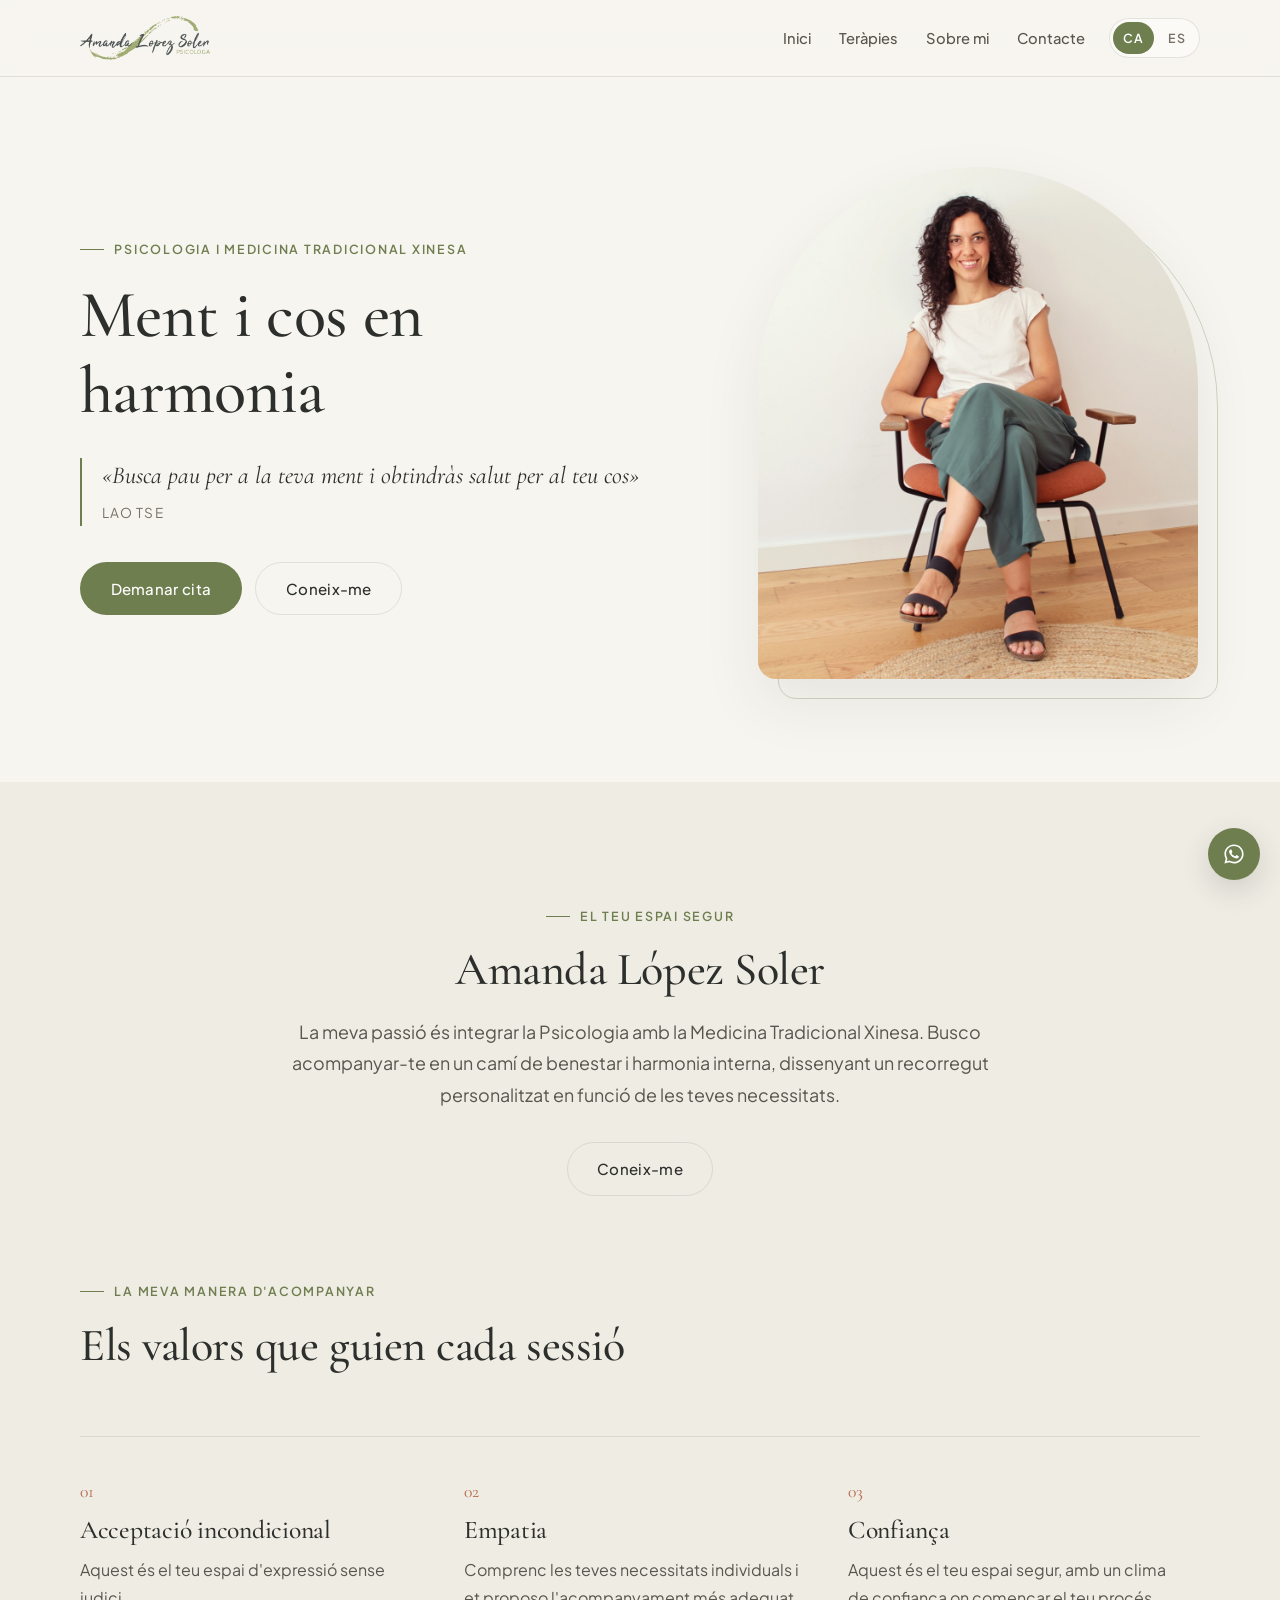
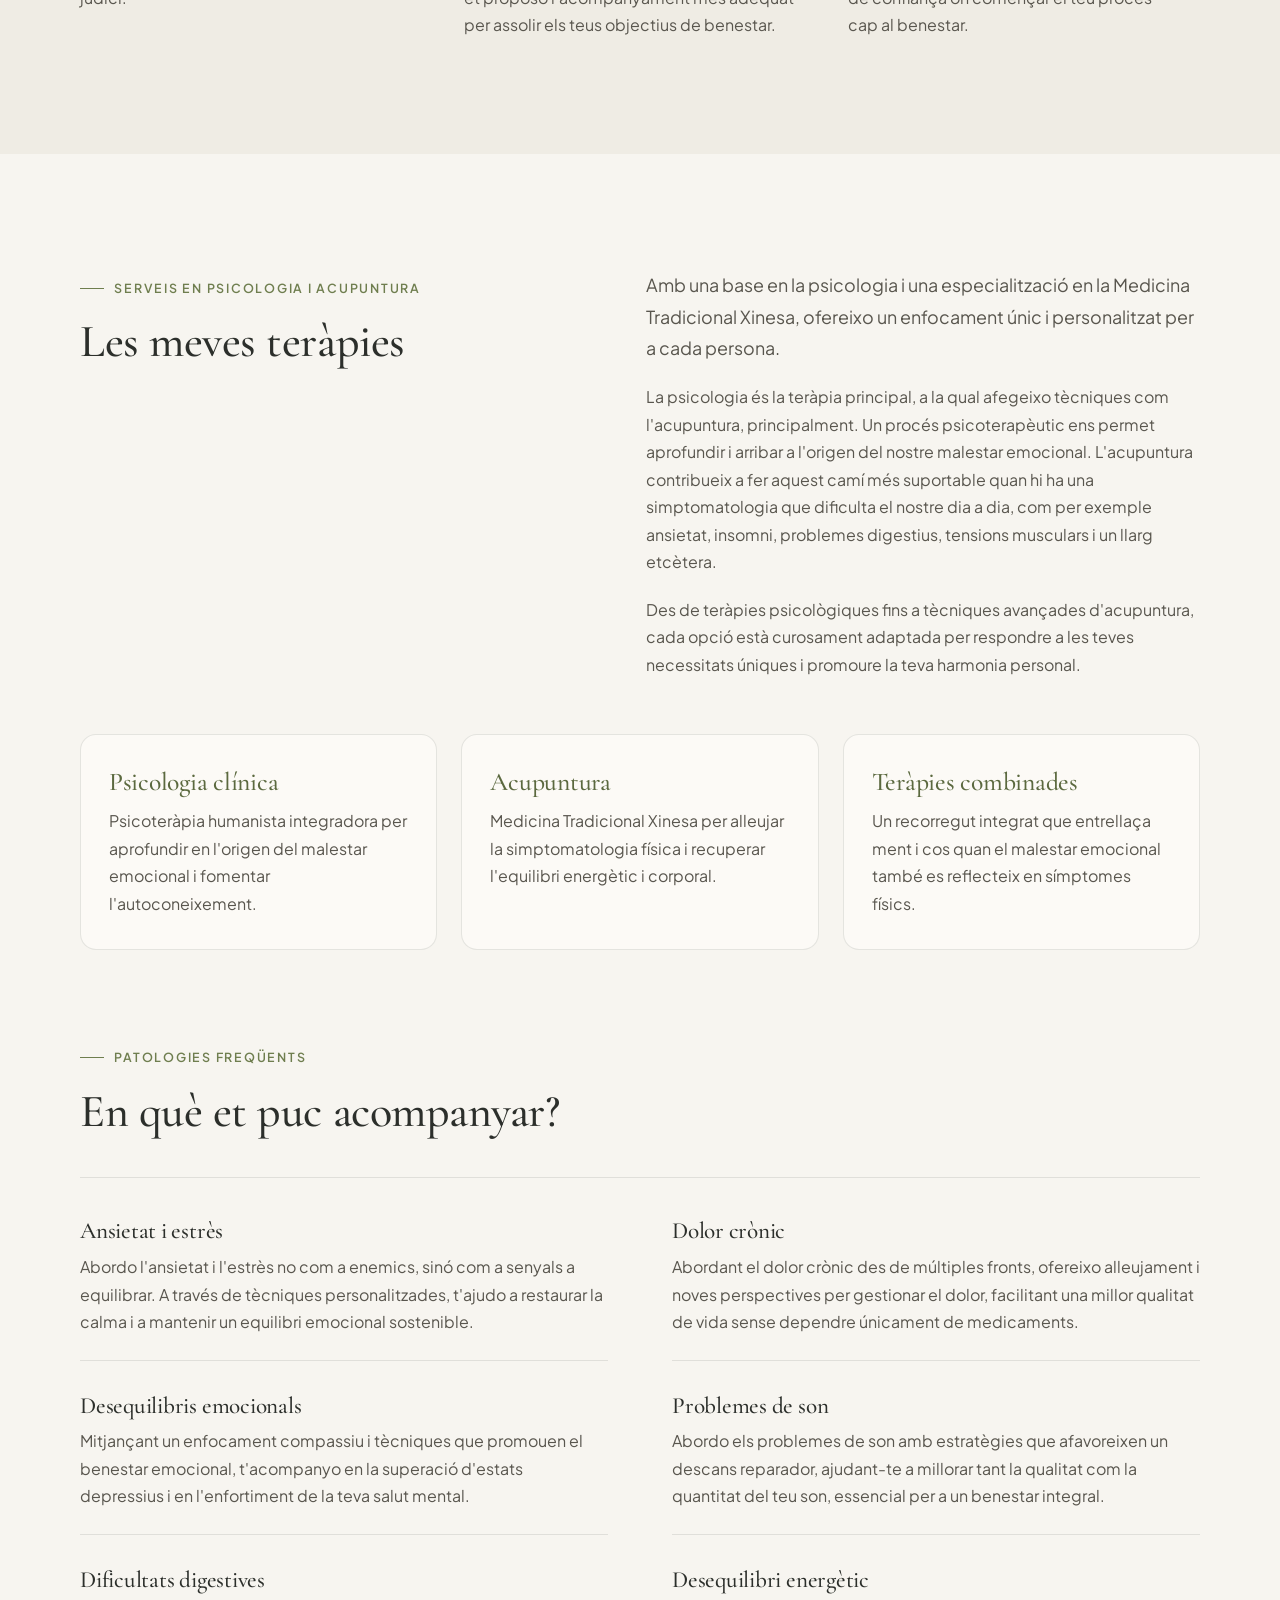
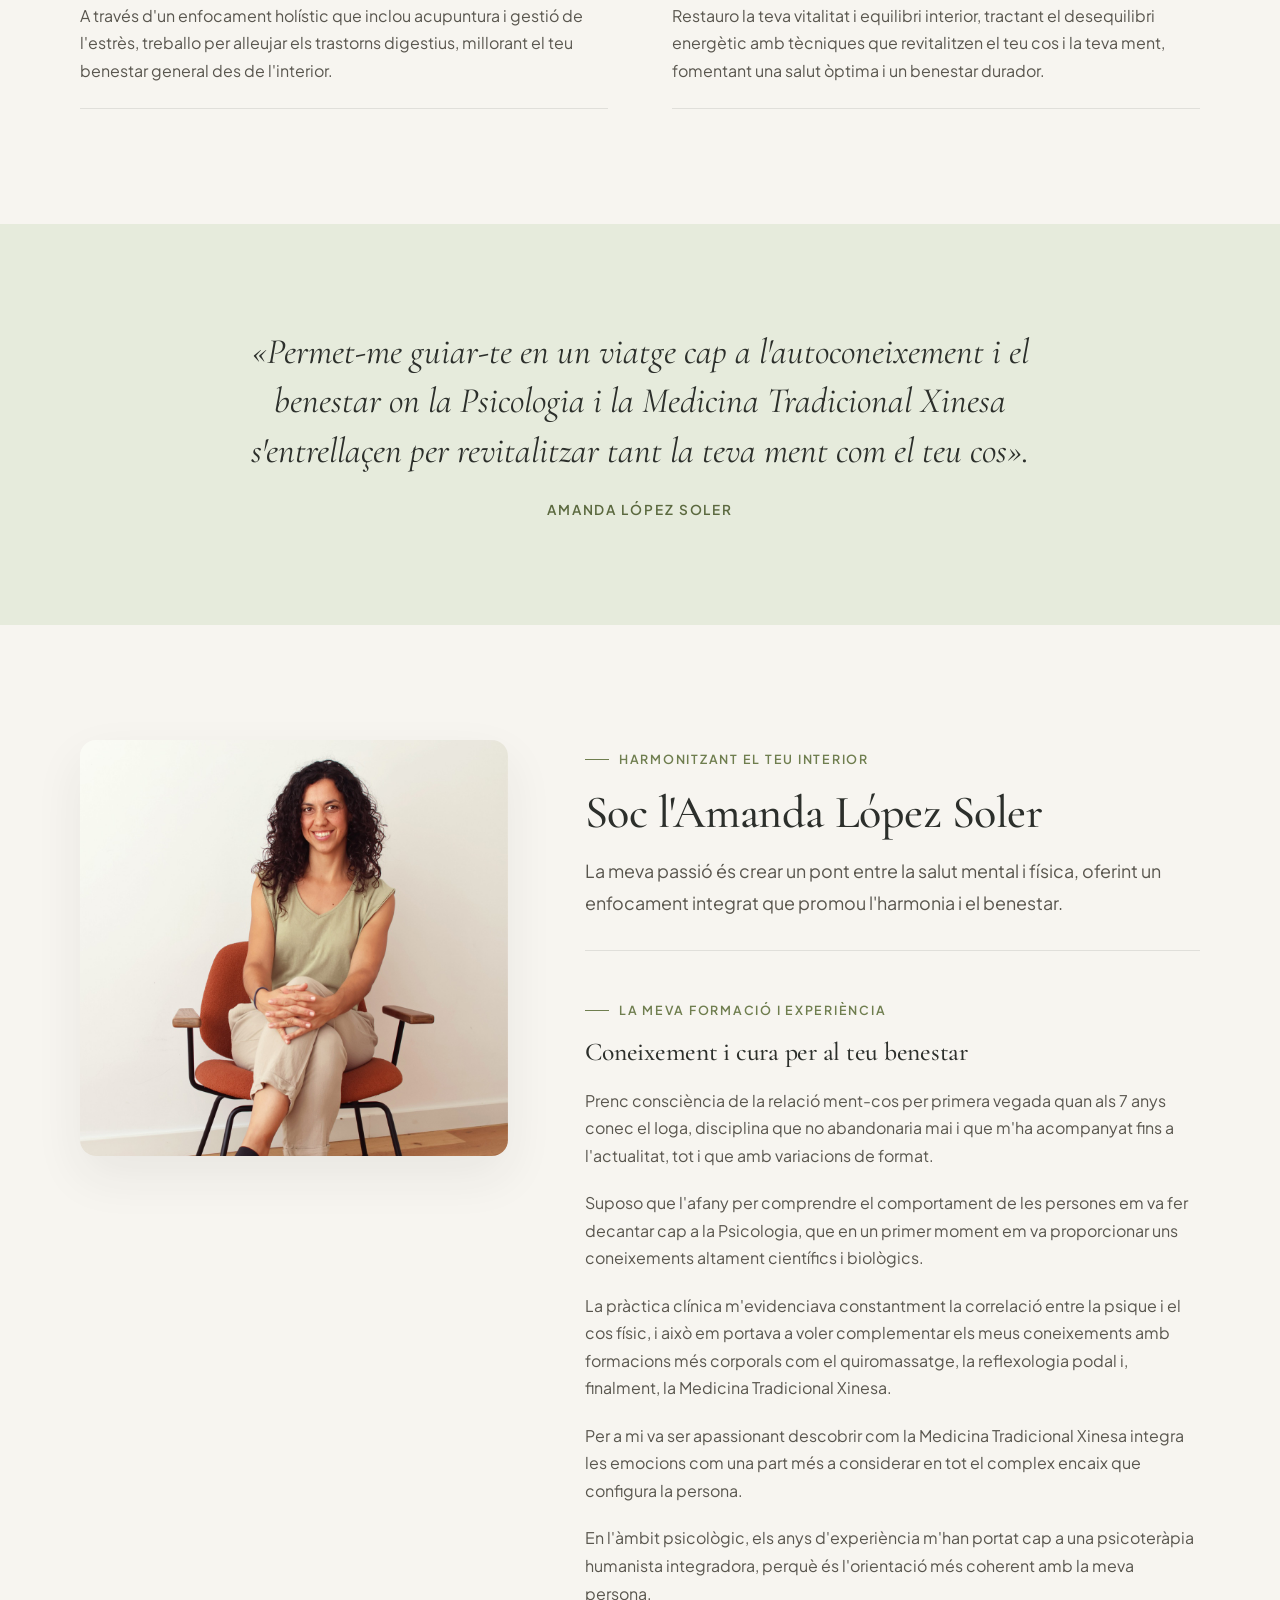
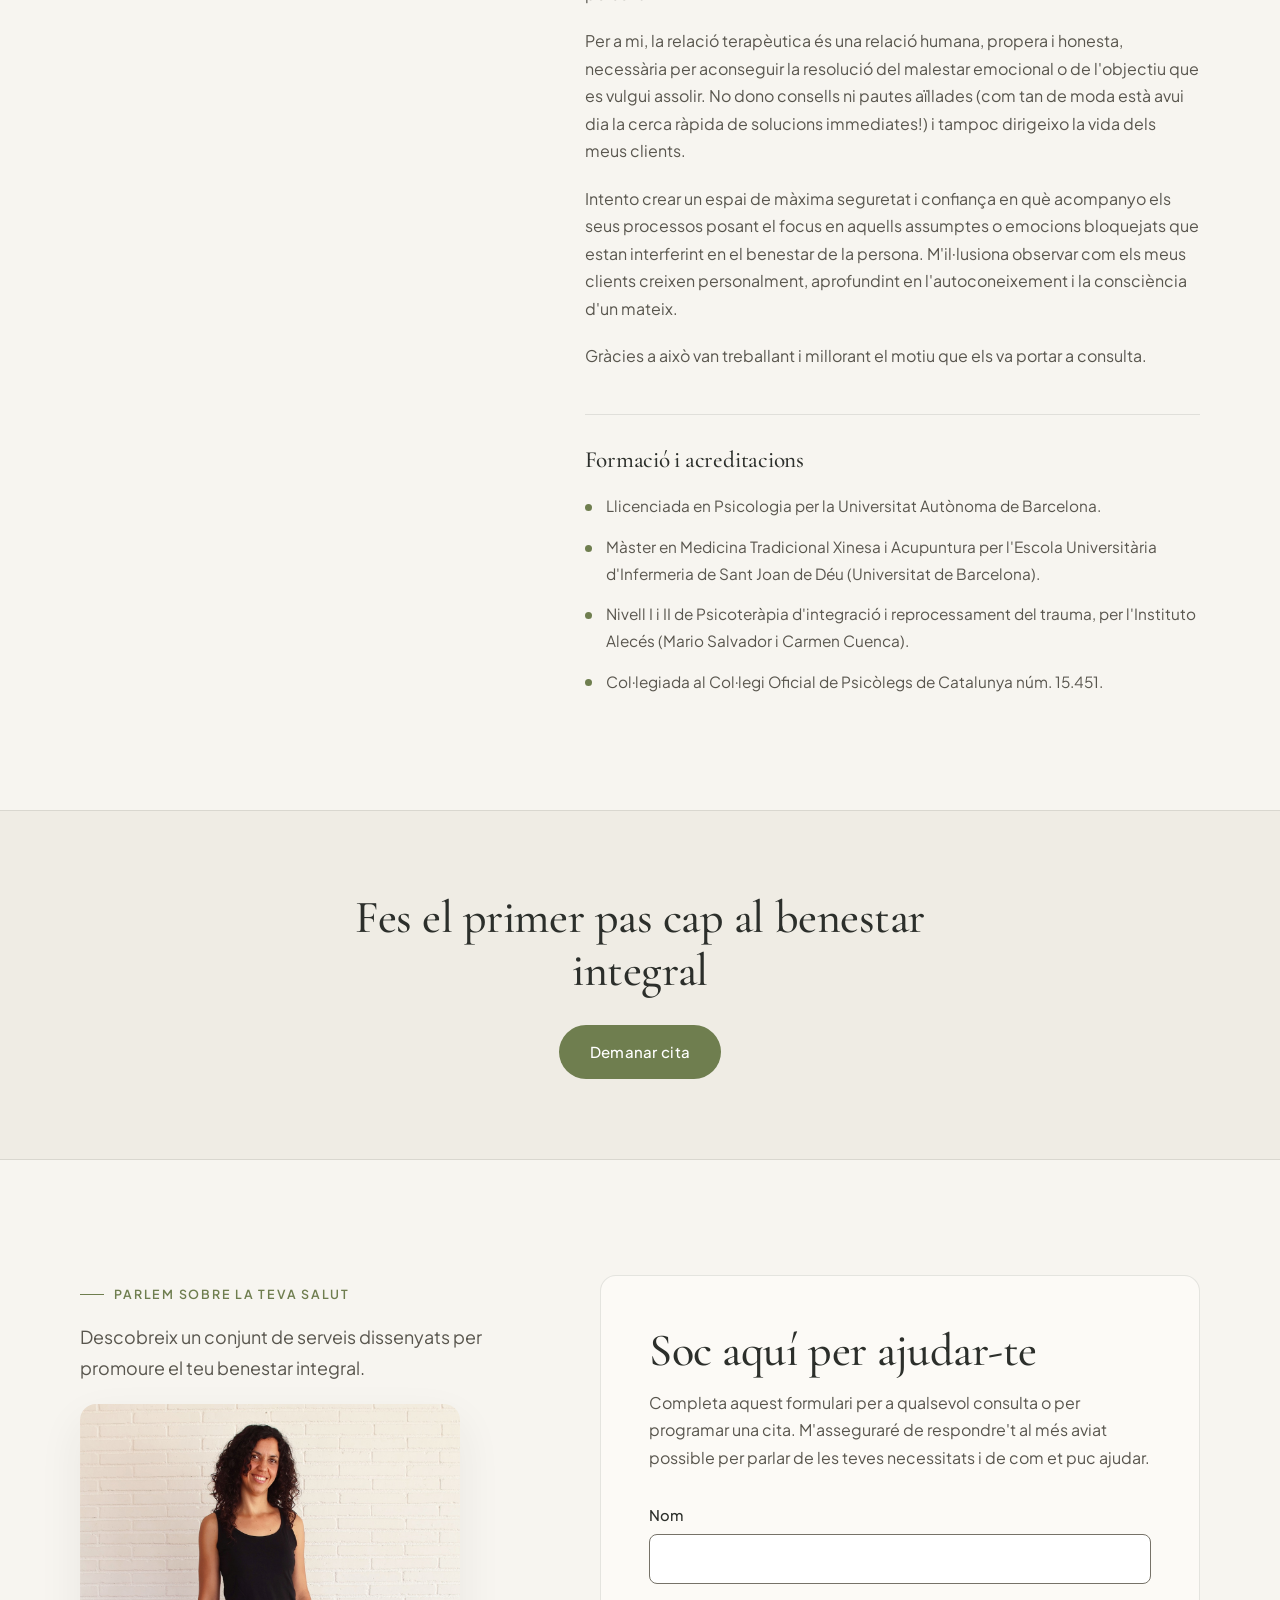
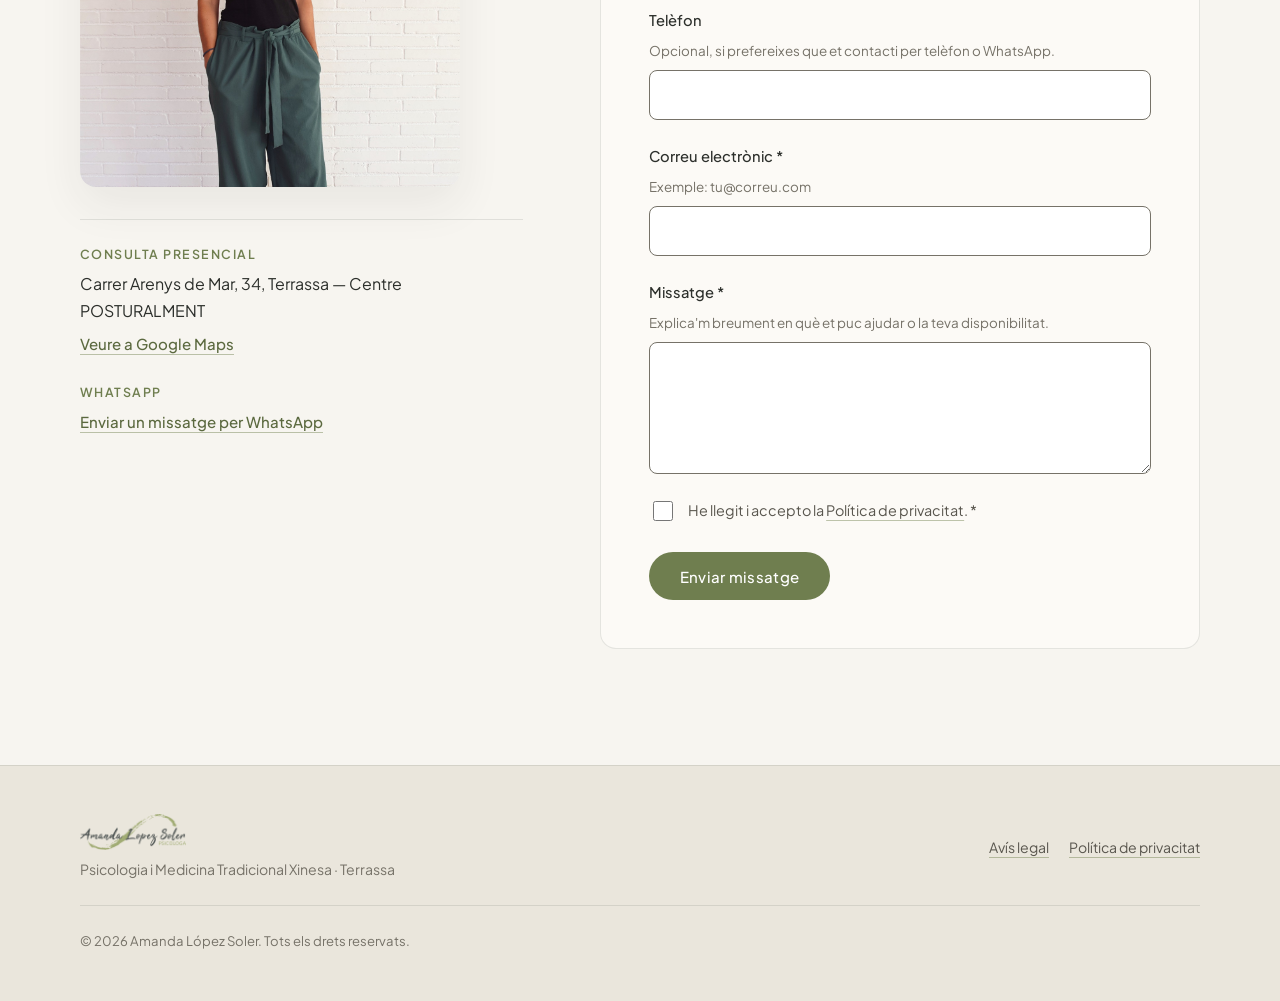
==== commit 30968d1a: "Default site language to Catalan and keep language switcher visible on mobile" ====
--- a/index.html
+++ b/index.html
@@ -1,10 +1,10 @@
 <!DOCTYPE html>
-<html lang="es">
+<html lang="ca">
 <head>
   <meta charset="UTF-8">
   <meta name="viewport" content="width=device-width, initial-scale=1.0">
-  <title>Amanda López Soler — Psicología y Medicina Tradicional China</title>
-  <meta name="description" content="Psicología humanista integradora y Medicina Tradicional China en Terrassa. Un espacio seguro para armonizar mente y cuerpo.">
+  <title>Amanda López Soler — Psicologia i Medicina Tradicional Xinesa</title>
+  <meta name="description" content="Psicologia humanista integradora i Medicina Tradicional Xinesa a Terrassa. Un espai segur per harmonitzar ment i cos.">
   <link rel="icon" type="image/svg+xml" href="./assets/images/favicon.svg">
   <link rel="preconnect" href="https://fonts.googleapis.com">
   <link rel="preconnect" href="https://fonts.gstatic.com" crossorigin>
@@ -21,35 +21,37 @@
         <img src="./assets/images/logo.png" alt="Amanda López Soler Psicóloga" width="436" height="148">
       </a>
 
-      <button
-        id="menu-toggle"
-        class="menu-toggle"
-        type="button"
-        aria-expanded="false"
-        aria-controls="primary-nav"
-        data-i18n-aria-label="nav.menuOpen"
-        aria-label="Abrir menú de navegación"
-      >
-        <svg width="20" height="20" viewBox="0 0 24 24" fill="none" stroke="currentColor" stroke-width="1.8" stroke-linecap="round" aria-hidden="true">
-          <line x1="4" y1="7" x2="20" y2="7"></line>
-          <line x1="4" y1="12" x2="20" y2="12"></line>
-          <line x1="4" y1="17" x2="20" y2="17"></line>
-        </svg>
-      </button>
-
-      <nav id="primary-nav" class="header-nav" aria-label="Navegación principal">
+      <nav id="primary-nav" class="header-nav" aria-label="Navegació principal">
         <ul class="nav-links">
-          <li><a href="#inicio" data-i18n="nav.home">Inicio</a></li>
-          <li><a href="#terapias" data-i18n="nav.therapies">Terapias</a></li>
-          <li><a href="#sobre-mi" data-i18n="nav.about">Sobre mí</a></li>
-          <li><a href="#contacto" data-i18n="nav.contact">Contacto</a></li>
+          <li><a href="#inicio" data-i18n="nav.home">Inici</a></li>
+          <li><a href="#terapias" data-i18n="nav.therapies">Teràpies</a></li>
+          <li><a href="#sobre-mi" data-i18n="nav.about">Sobre mi</a></li>
+          <li><a href="#contacto" data-i18n="nav.contact">Contacte</a></li>
         </ul>
-
+      </nav>
+
+      <div class="header-controls">
         <div class="lang-switch" role="group" data-i18n-aria-label="nav.langLabel" aria-label="Seleccionar idioma">
-          <button type="button" data-lang-btn="ca" aria-pressed="false">CA</button>
-          <button type="button" data-lang-btn="es" aria-pressed="true" class="is-active">ES</button>
-        </div>
-      </nav>
+          <button type="button" data-lang-btn="ca" aria-pressed="true" class="is-active">CA</button>
+          <button type="button" data-lang-btn="es" aria-pressed="false">ES</button>
+        </div>
+
+        <button
+          id="menu-toggle"
+          class="menu-toggle"
+          type="button"
+          aria-expanded="false"
+          aria-controls="primary-nav"
+          data-i18n-aria-label="nav.menuOpen"
+          aria-label="Obrir el menú de navegació"
+        >
+          <svg width="20" height="20" viewBox="0 0 24 24" fill="none" stroke="currentColor" stroke-width="1.8" stroke-linecap="round" aria-hidden="true">
+            <line x1="4" y1="7" x2="20" y2="7"></line>
+            <line x1="4" y1="12" x2="20" y2="12"></line>
+            <line x1="4" y1="17" x2="20" y2="17"></line>
+          </svg>
+        </button>
+      </div>
     </div>
   </header>
 
--- a/css/styles.css
+++ b/css/styles.css
@@ -286,6 +286,14 @@
   display: flex;
   align-items: center;
   gap: 2rem;
+  margin-inline-start: auto;
+}
+
+.header-controls {
+  display: flex;
+  align-items: center;
+  gap: 0.75rem;
+  flex-shrink: 0;
 }
 
 .nav-links {
@@ -380,6 +388,14 @@
 }
 
 @media (max-width: 820px) {
+  .header-inner {
+    gap: 0.75rem;
+  }
+
+  .brand-logo img {
+    height: 36px;
+  }
+
   .menu-toggle {
     display: inline-flex;
   }
@@ -393,6 +409,7 @@
     align-items: stretch;
     gap: 1.25rem;
     padding: 1.75rem 1.5rem 2rem;
+    margin-inline-start: 0;
     transform: translateY(-12px);
     opacity: 0;
     pointer-events: none;
@@ -415,10 +432,6 @@
     font-size: 1.1rem;
     padding-block: 0.5rem;
     width: 100%;
-  }
-
-  .lang-switch {
-    align-self: flex-start;
   }
 }
 
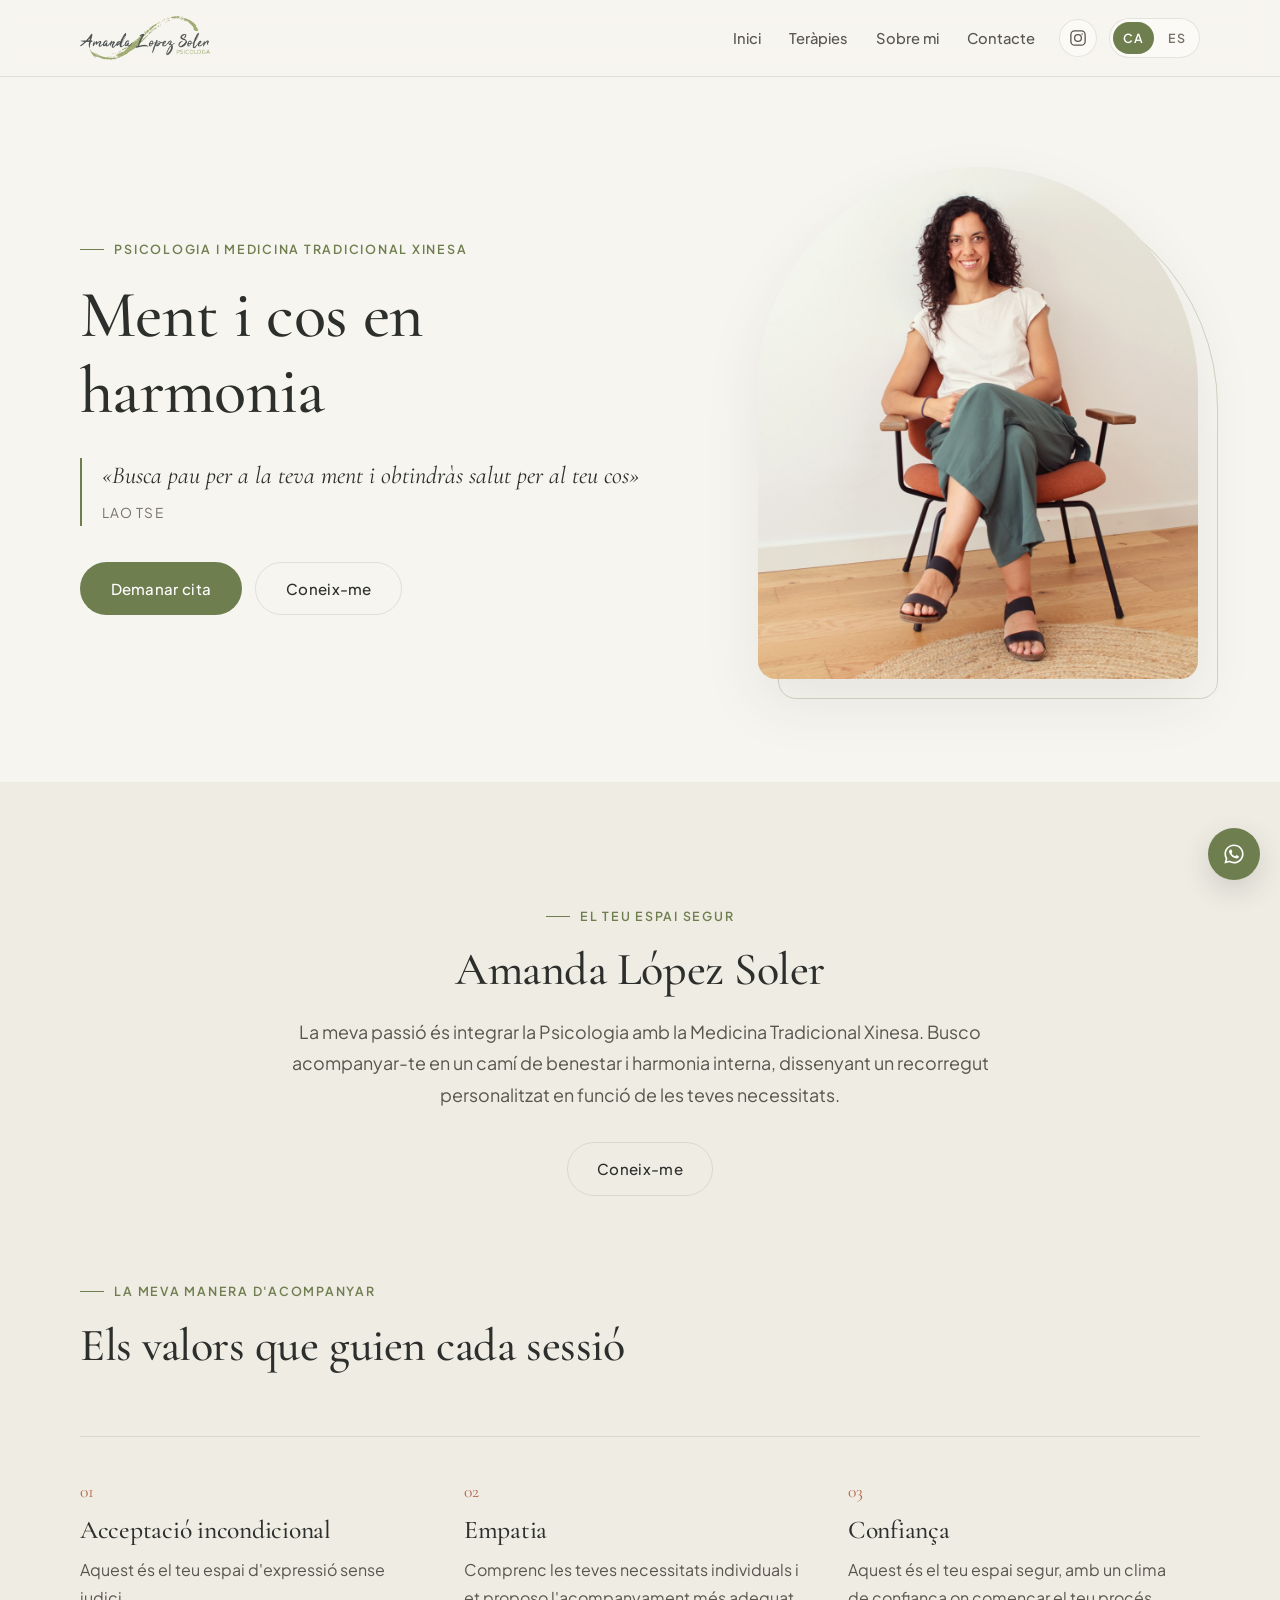
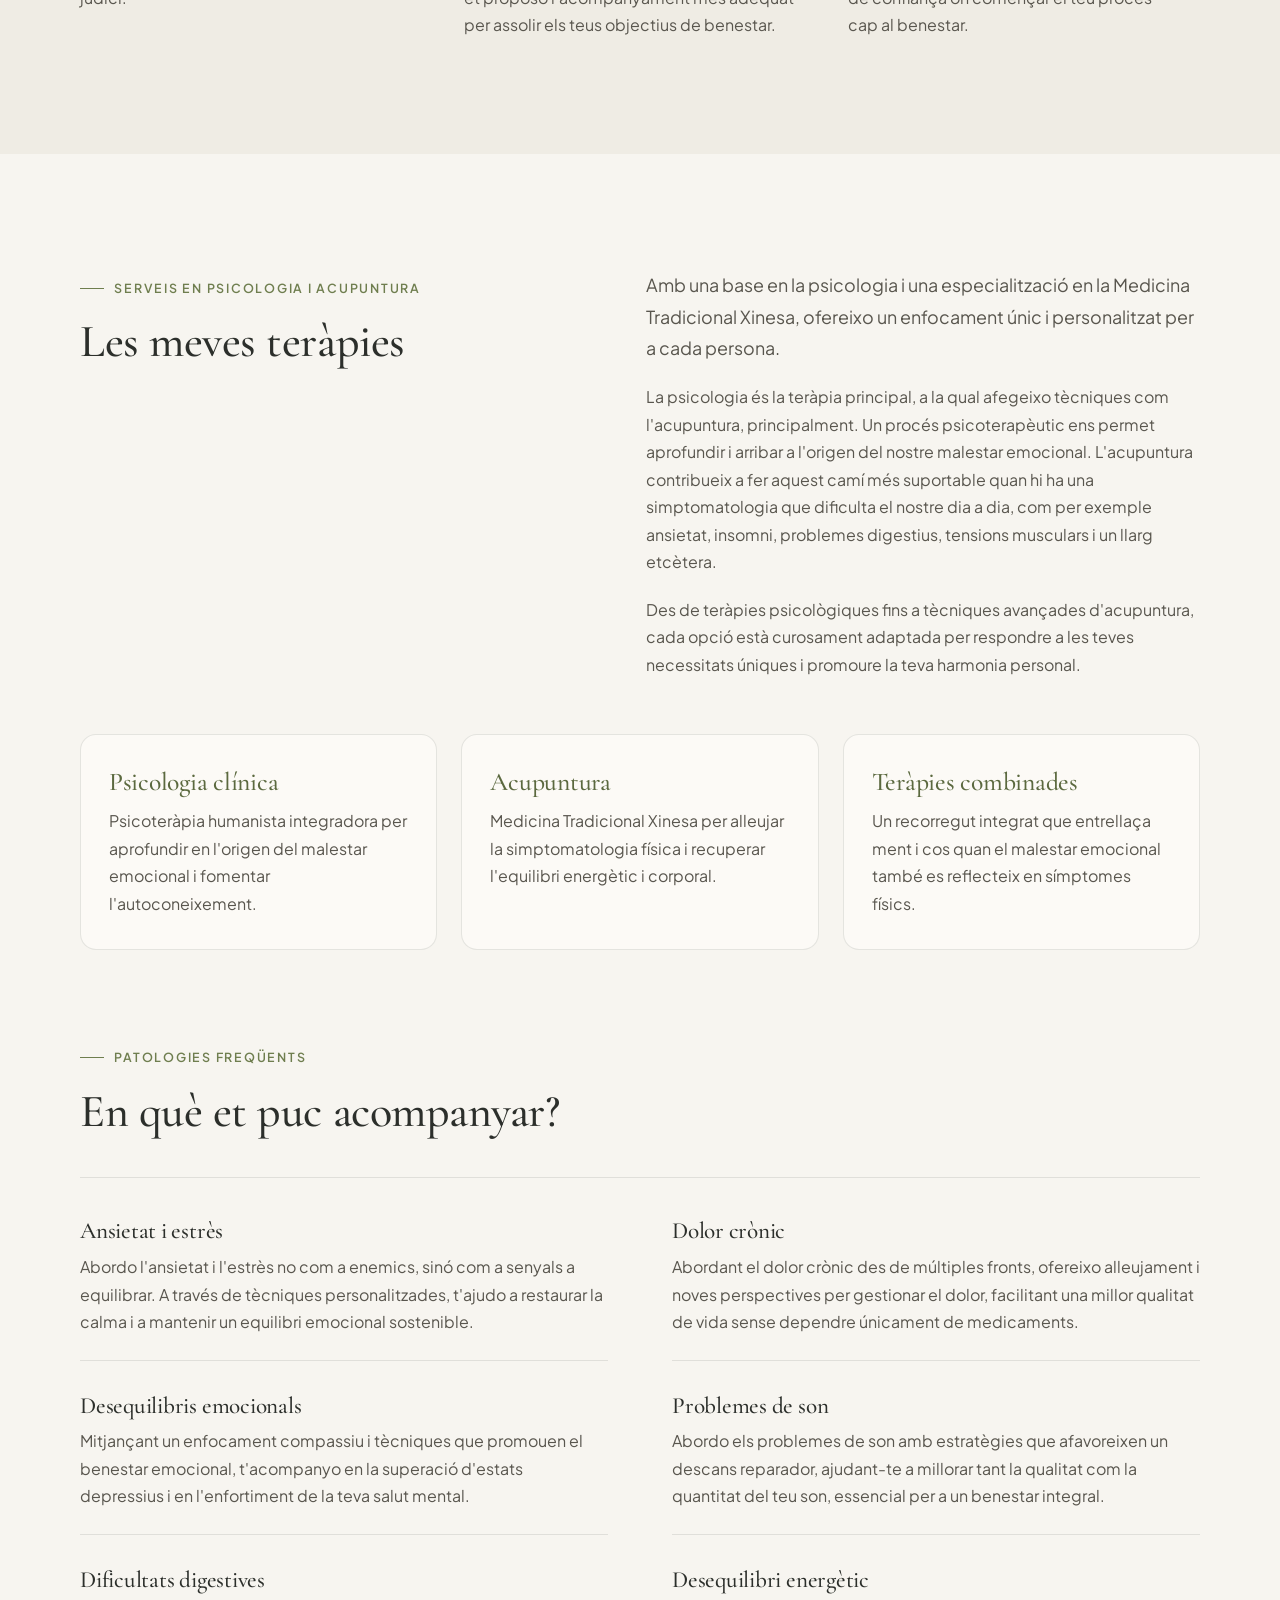
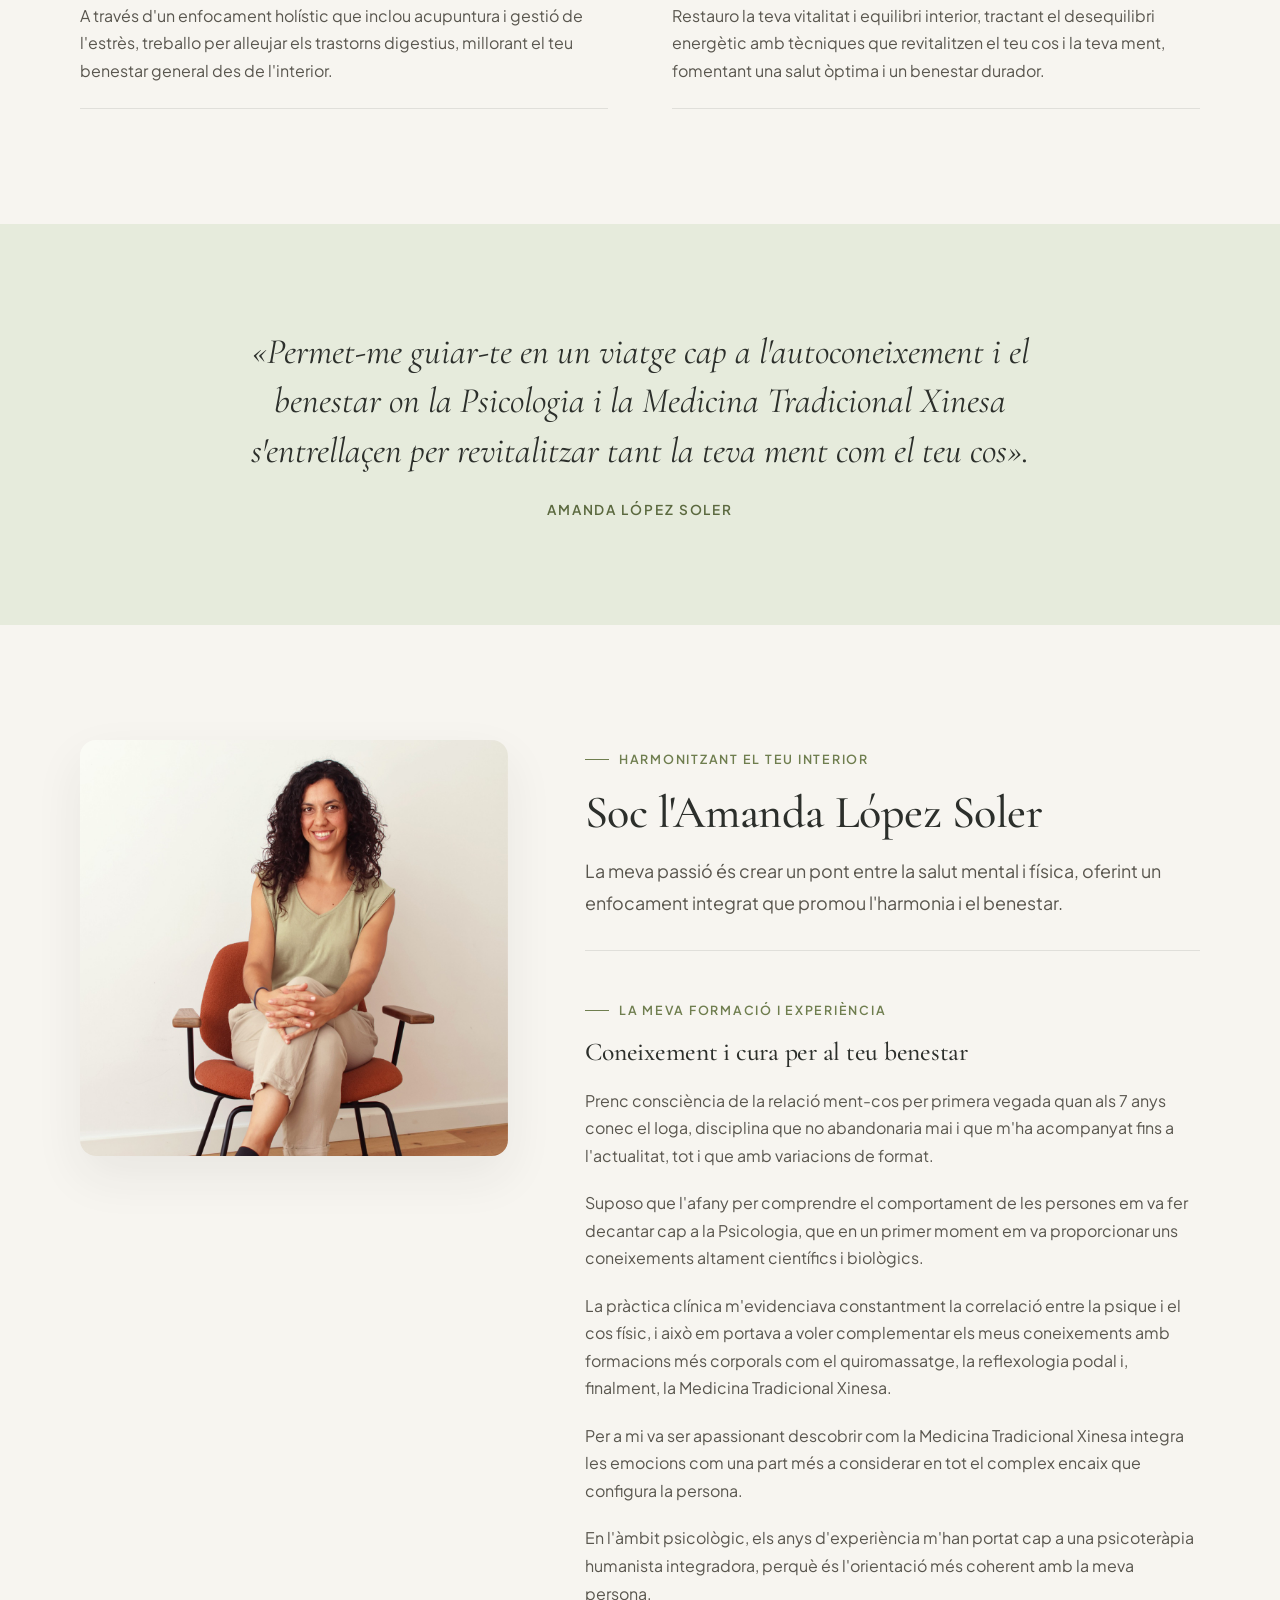
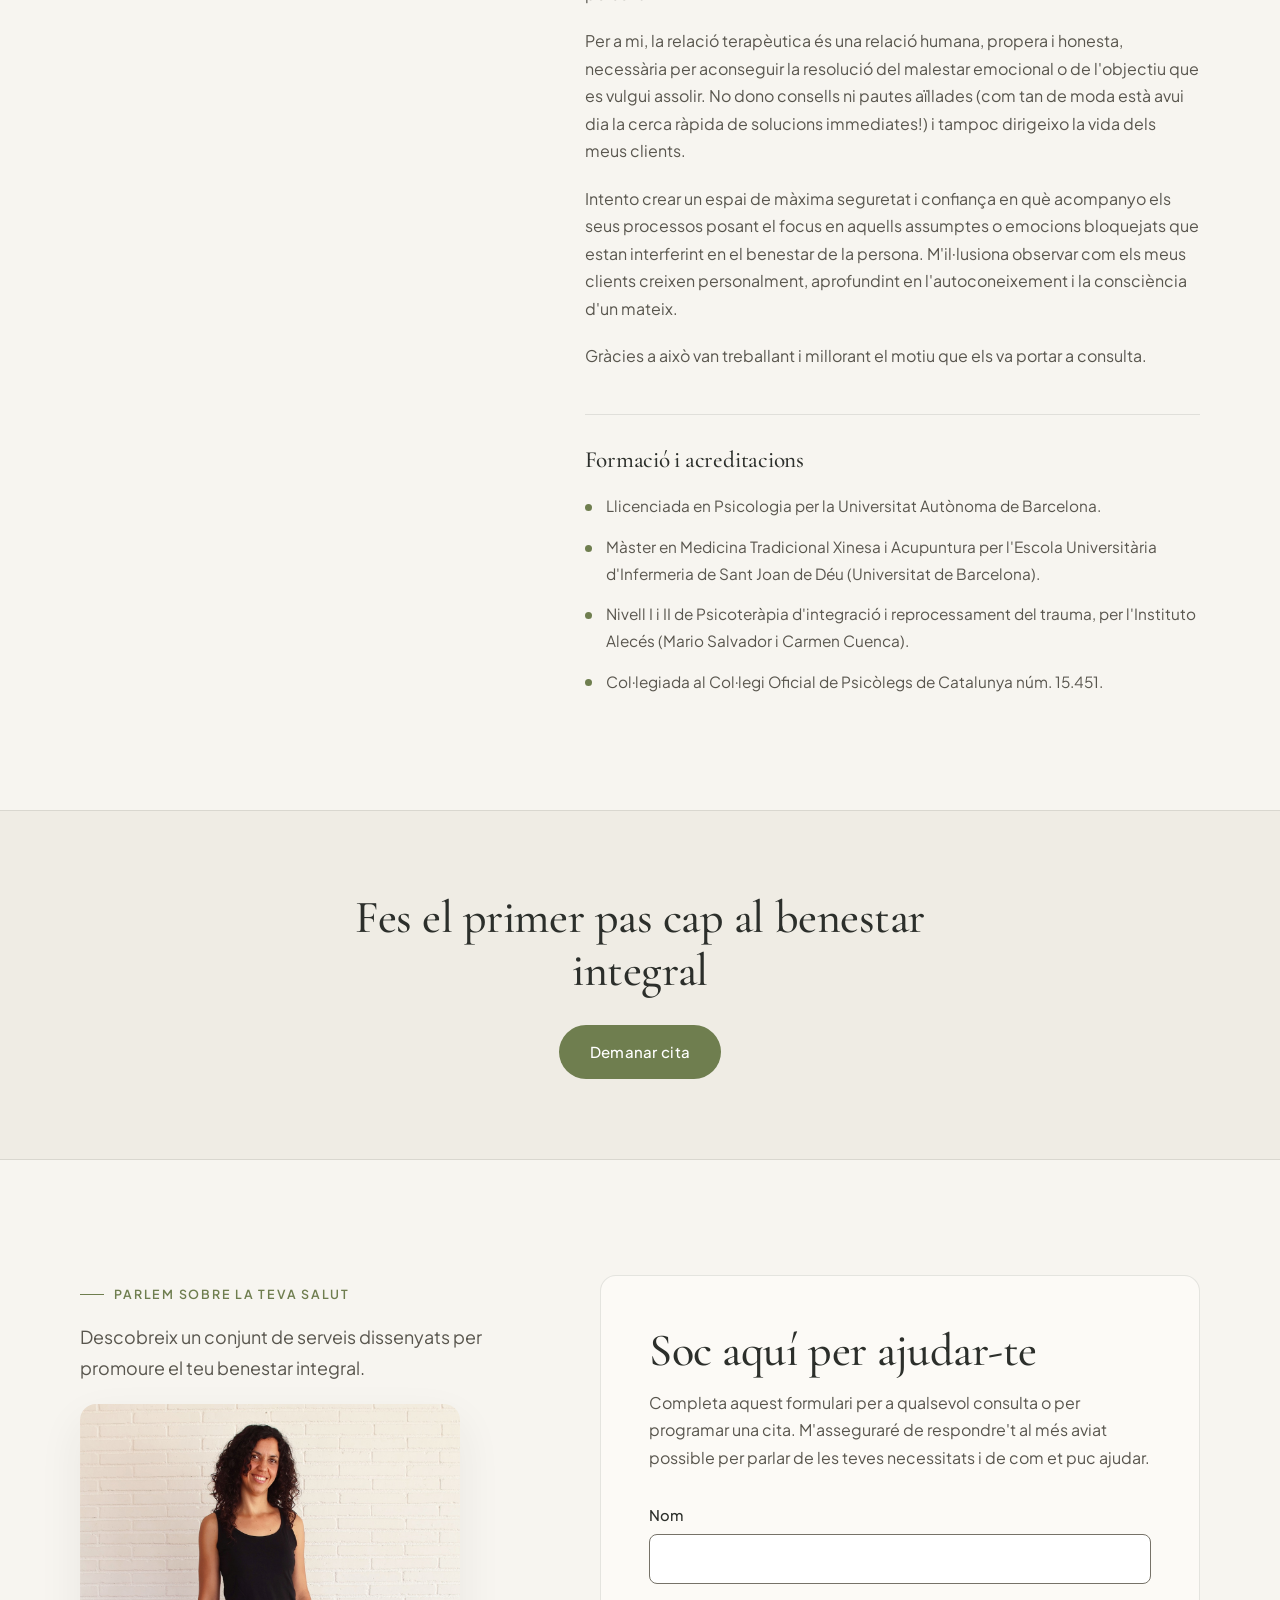
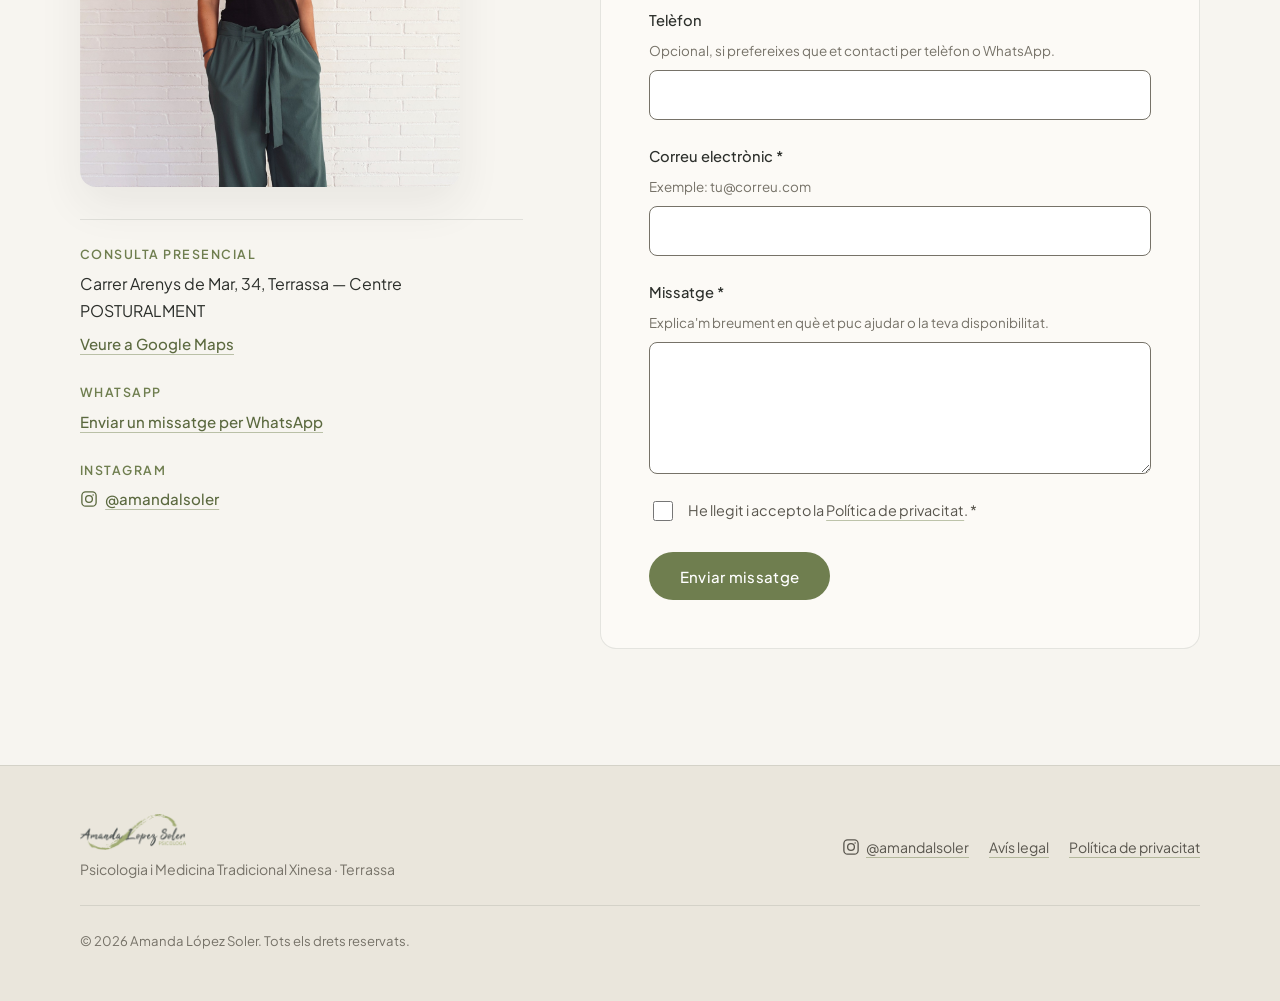
==== commit 067e9a6e: "Add Instagram link and icon to header, contact section, and footer" ====
--- a/index.html
+++ b/index.html
@@ -31,6 +31,22 @@
       </nav>
 
       <div class="header-controls">
+        <a
+          href="https://www.instagram.com/amandalsoler"
+          data-instagram-link
+          target="_blank"
+          rel="noopener noreferrer"
+          class="header-social"
+          data-i18n-aria-label="social.instagramAria"
+          aria-label="Seguir l'Amanda López Soler a Instagram"
+        >
+          <svg class="icon-social" viewBox="0 0 24 24" fill="none" stroke="currentColor" stroke-width="1.75" stroke-linecap="round" stroke-linejoin="round" aria-hidden="true">
+            <rect x="2.5" y="2.5" width="19" height="19" rx="5"></rect>
+            <circle cx="12" cy="12" r="4.5"></circle>
+            <circle cx="17.5" cy="6.5" r="1" fill="currentColor" stroke="none"></circle>
+          </svg>
+        </a>
+
         <div class="lang-switch" role="group" data-i18n-aria-label="nav.langLabel" aria-label="Seleccionar idioma">
           <button type="button" data-lang-btn="ca" aria-pressed="true" class="is-active">CA</button>
           <button type="button" data-lang-btn="es" aria-pressed="false">ES</button>
@@ -357,6 +373,24 @@
                 class="contact-link"
                 data-i18n="contact.whatsappLink"
               >Enviar un mensaje por WhatsApp</a>
+            </div>
+
+            <div>
+              <span class="contact-detail-label" data-i18n="contact.instagramLabel">Instagram</span>
+              <a
+                href="https://www.instagram.com/amandalsoler"
+                data-instagram-link
+                target="_blank"
+                rel="noopener noreferrer"
+                class="contact-link"
+              >
+                <svg class="icon-social" viewBox="0 0 24 24" fill="none" stroke="currentColor" stroke-width="1.75" stroke-linecap="round" stroke-linejoin="round" aria-hidden="true">
+                  <rect x="2.5" y="2.5" width="19" height="19" rx="5"></rect>
+                  <circle cx="12" cy="12" r="4.5"></circle>
+                  <circle cx="17.5" cy="6.5" r="1" fill="currentColor" stroke="none"></circle>
+                </svg>
+                <span>@amandalsoler</span>
+              </a>
             </div>
           </div>
         </div>
@@ -500,6 +534,20 @@
       </div>
 
       <nav class="footer-links" aria-label="Legal">
+        <a
+          href="https://www.instagram.com/amandalsoler"
+          data-instagram-link
+          target="_blank"
+          rel="noopener noreferrer"
+          class="footer-social"
+        >
+          <svg class="icon-social" viewBox="0 0 24 24" fill="none" stroke="currentColor" stroke-width="1.75" stroke-linecap="round" stroke-linejoin="round" aria-hidden="true">
+            <rect x="2.5" y="2.5" width="19" height="19" rx="5"></rect>
+            <circle cx="12" cy="12" r="4.5"></circle>
+            <circle cx="17.5" cy="6.5" r="1" fill="currentColor" stroke="none"></circle>
+          </svg>
+          <span>@amandalsoler</span>
+        </a>
         <a href="./aviso-legal.html" data-i18n="footer.legal">Aviso legal</a>
         <a href="./privacidad.html" data-i18n="footer.privacy">Política de privacidad</a>
       </nav>
--- a/css/styles.css
+++ b/css/styles.css
@@ -296,6 +296,32 @@
   flex-shrink: 0;
 }
 
+.header-social {
+  display: inline-flex;
+  align-items: center;
+  justify-content: center;
+  width: 38px;
+  height: 38px;
+  border-radius: 50%;
+  border: 1px solid var(--border-hairline);
+  background-color: var(--bg-card);
+  color: var(--ink-secondary);
+  text-decoration: none;
+  transition: color 0.25s var(--ease-calm), border-color 0.25s var(--ease-calm), background-color 0.25s var(--ease-calm);
+}
+
+.header-social:hover {
+  color: var(--accent-sage-hover);
+  border-color: var(--accent-sage);
+  background-color: rgba(111, 126, 79, 0.06);
+}
+
+.icon-social {
+  width: 18px;
+  height: 18px;
+  flex-shrink: 0;
+}
+
 .nav-links {
   display: flex;
   align-items: center;
@@ -1032,6 +1058,12 @@
   color: var(--ink-secondary);
 }
 
+.footer-social {
+  display: inline-flex;
+  align-items: center;
+  gap: 0.4rem;
+}
+
 .footer-copy {
   width: 100%;
   padding-top: 1.5rem;
